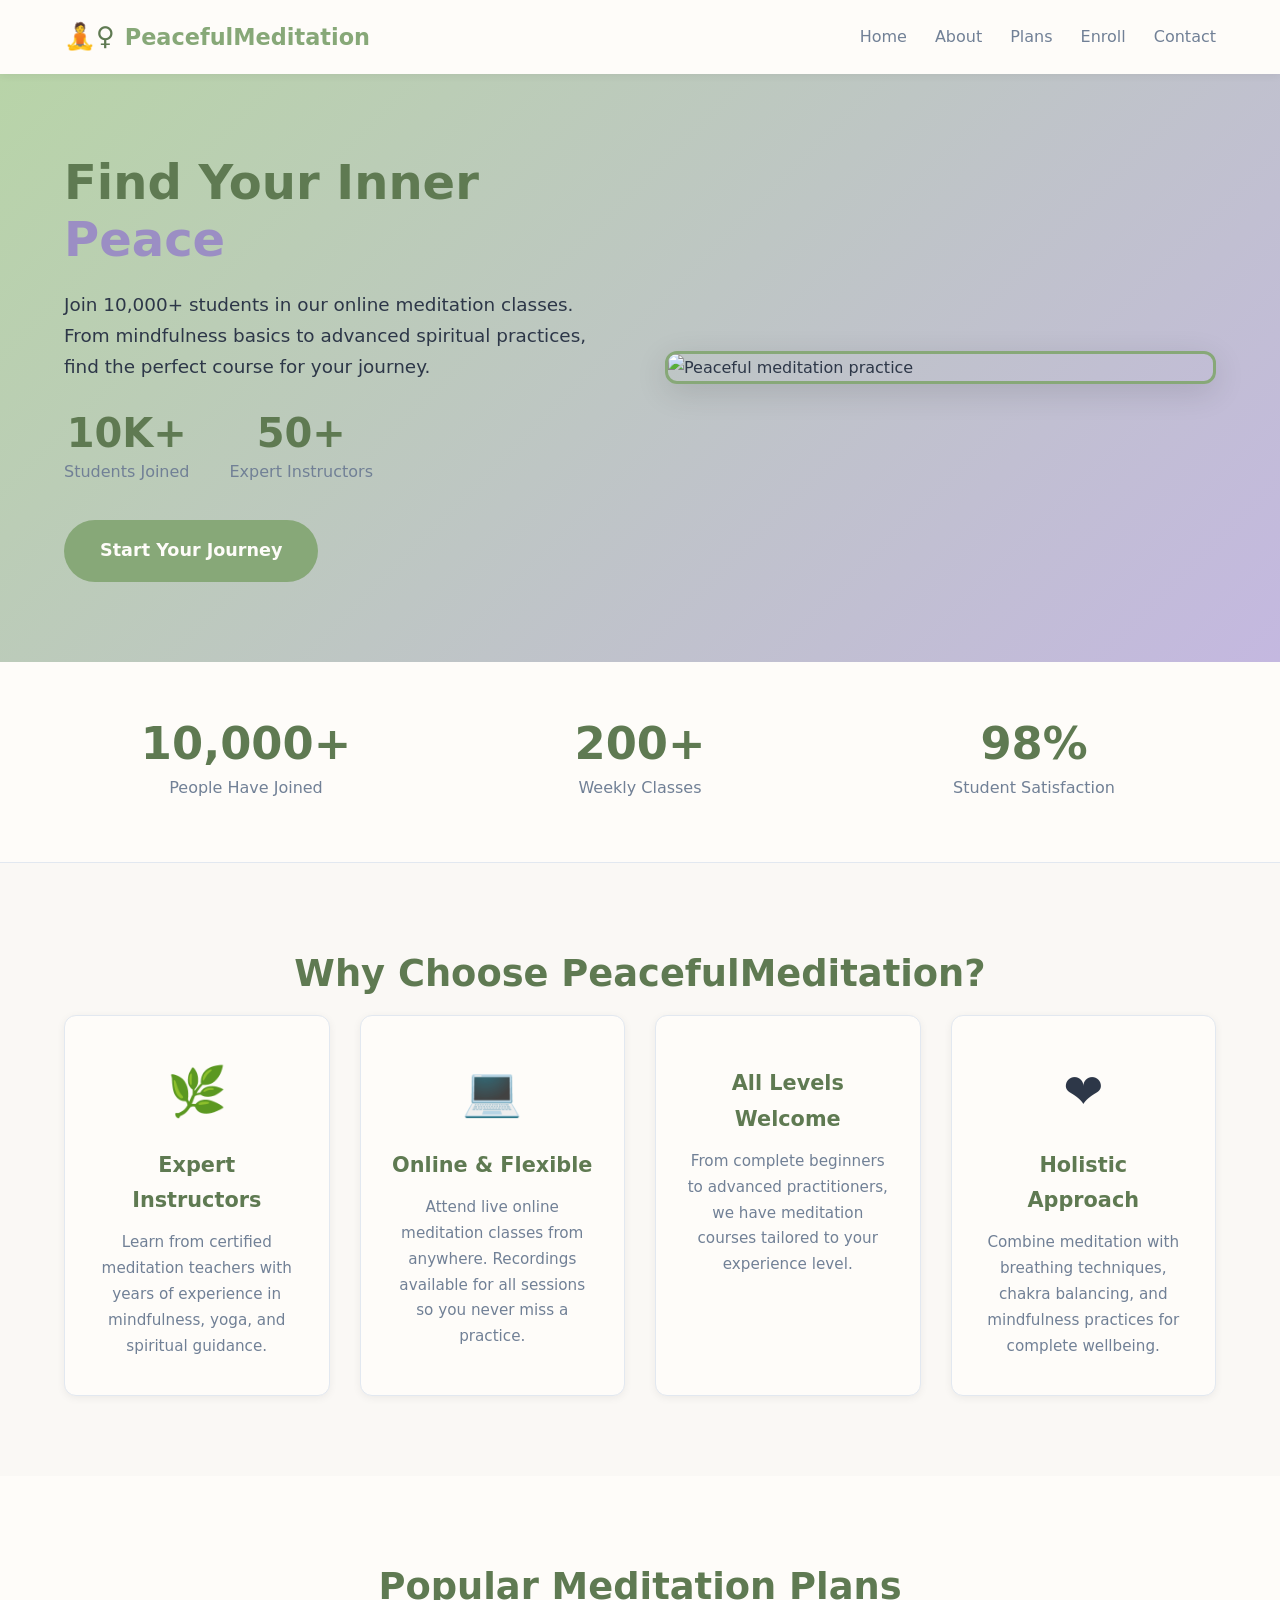
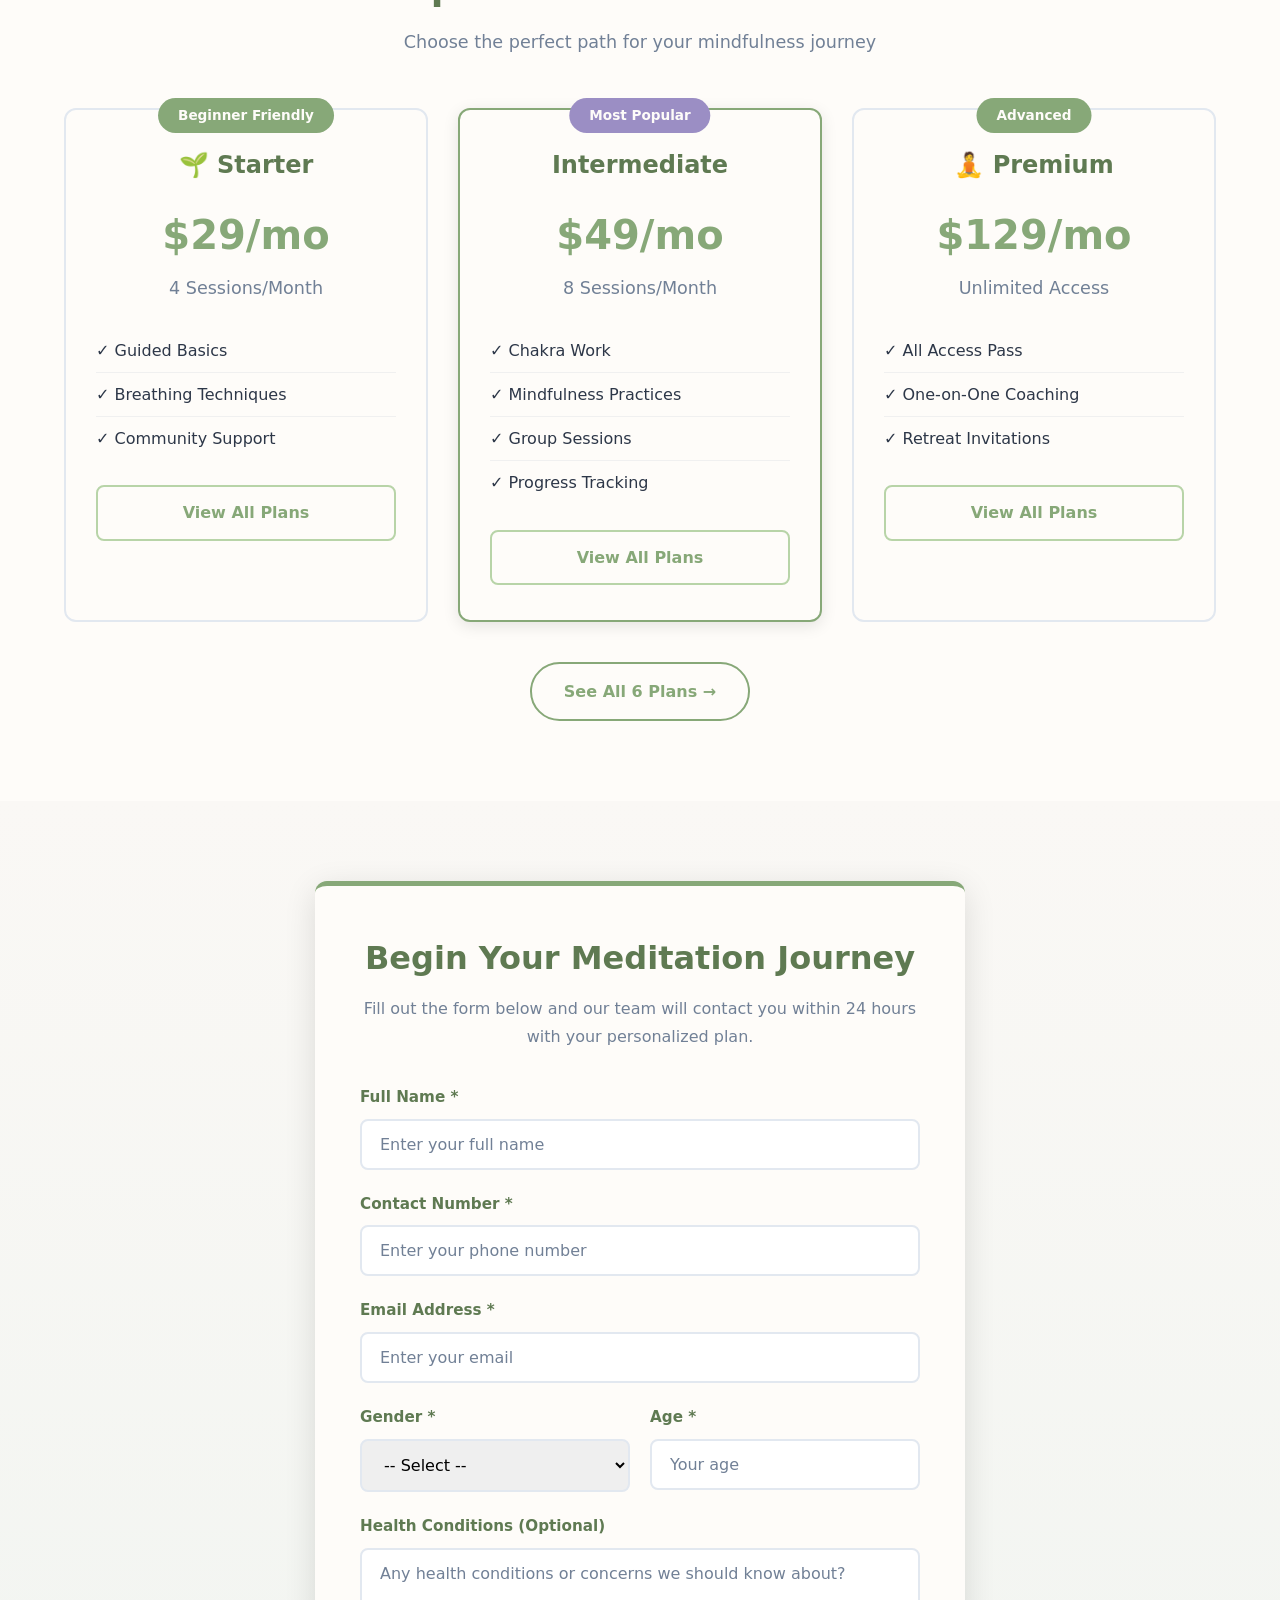
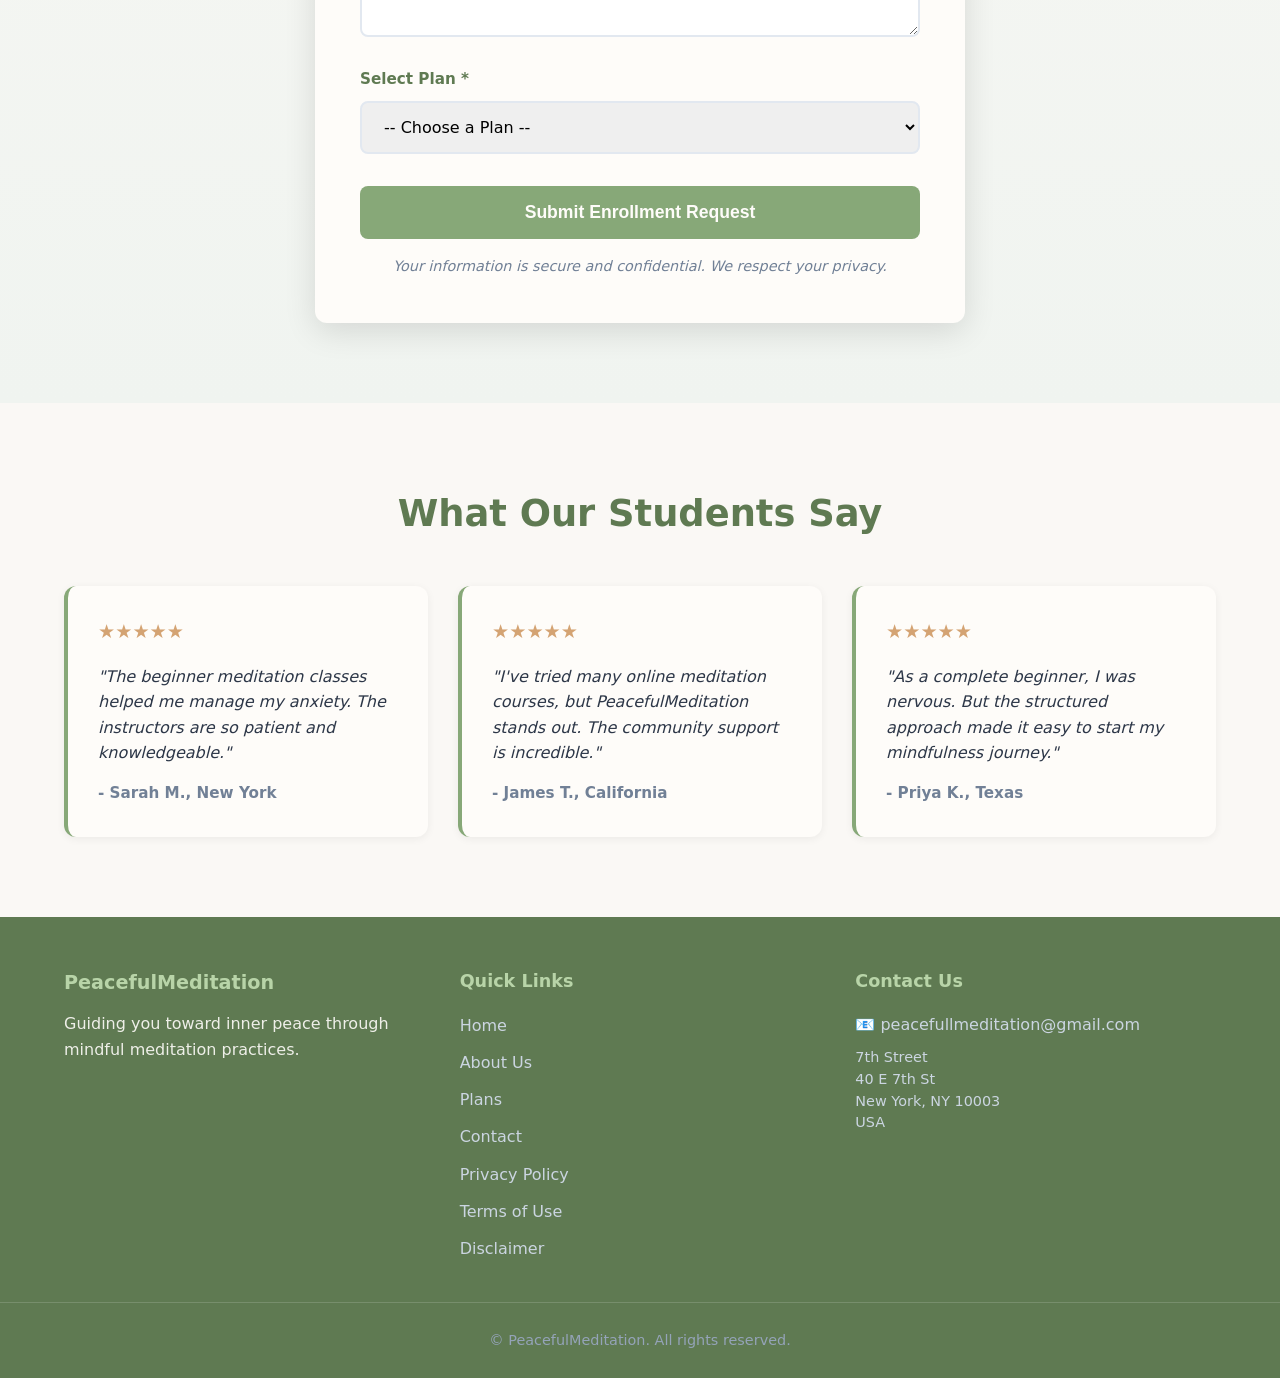
==== index.html @ 9334822b "index.html" ====
<!DOCTYPE html>
<html lang="en">
<head>
  <meta charset="UTF-8" />
  <meta name="viewport" content="width=device-width, initial-scale=1.0"/>
  <meta name="description" content="PeacefulMeditation - Online meditation classes for beginners to advanced. Mindfulness courses, guided sessions, and expert instructors. Join 10,000+ students today.">
  <meta name="keywords" content="meditation classes near me, mindfulness meditation course, online meditation classes, meditation for beginners, meditation teacher training">
  <title>PeacefulMeditation | Online Meditation Classes & Mindfulness Courses</title>
  <link rel="stylesheet" href="style.css" />
  <!-- Google tag (gtag.js) -->
<script async src="https://www.googletagmanager.com/gtag/js?id=AW-18378243171"></script>
<script>
  window.dataLayer = window.dataLayer || [];
  function gtag(){dataLayer.push(arguments);}
  gtag('js', new Date());

  gtag('config', 'AW-18378243171');
</script>
</head>
<body>
  <!-- Navigation -->
  <nav class="navbar">
    <div class="container nav-flex">
      <a href="index.html" class="logo">
        <span class="logo-icon">🧘♀️</span>
        <span class="logo-text">PeacefulMeditation</span>
      </a>
      <ul class="nav-links">
        <li><a href="index.html">Home</a></li>
        <li><a href="about.html">About</a></li>
        <li><a href="plans.html">Plans</a></li>
        <li><a href="#enroll">Enroll</a></li>
        <li><a href="contact.html">Contact</a></li>
      </ul>
    </div>
  </nav>

  <!-- Hero Section -->
  <header class="hero">
    <div class="container hero-grid">
      <div class="hero-content">
        <h1>Find Your Inner <span class="highlight">Peace</span></h1>
        <p>Join 10,000+ students in our online meditation classes. From mindfulness basics to advanced spiritual practices, find the perfect course for your journey.</p>
        <div class="hero-stats">
          <div class="stat-item">
            <div class="stat-value">10K+</div>
            <div class="stat-label">Students Joined</div>
          </div>
          <div class="stat-item">
            <div class="stat-value">50+</div>
            <div class="stat-label">Expert Instructors</div>
          </div>
        </div>
        <a href="#enroll" class="btn-primary">Start Your Journey</a>
      </div>
      <div class="hero-image">
        <img src="https://images.unsplash.com/photo-1506126613408-eca07ce68773?w=600&h=500&fit=crop" alt="Peaceful meditation practice" />
      </div>
    </div>
  </header>

  <!-- Stats Banner -->
  <section class="stats-banner">
    <div class="container">
      <div class="stats-grid">
        <div class="stat-card">
          <div class="stat-number">10,000+</div>
          <div class="stat-label">People Have Joined</div>
        </div>
        <div class="stat-card">
          <div class="stat-number">200+</div>
          <div class="stat-label">Weekly Classes</div>
        </div>
        <div class="stat-card">
          <div class="stat-number">98%</div>
          <div class="stat-label">Student Satisfaction</div>
        </div>
      </div>
    </div>
  </section>

  <!-- Features Section -->
  <section class="features-section">
    <div class="container">
      <h2 class="section-title">Why Choose PeacefulMeditation?</h2>
      <div class="features-grid">
        <div class="feature-card">
          <div class="feature-icon">🌿</div>
          <h3>Expert Instructors</h3>
          <p>Learn from certified meditation teachers with years of experience in mindfulness, yoga, and spiritual guidance.</p>
        </div>
        <div class="feature-card">
          <div class="feature-icon">💻</div>
          <h3>Online & Flexible</h3>
          <p>Attend live online meditation classes from anywhere. Recordings available for all sessions so you never miss a practice.</p>
        </div>
        <div class="feature-card">
          <div class="feature-icon"></div>
          <h3>All Levels Welcome</h3>
          <p>From complete beginners to advanced practitioners, we have meditation courses tailored to your experience level.</p>
        </div>
        <div class="feature-card">
          <div class="feature-icon">❤️</div>
          <h3>Holistic Approach</h3>
          <p>Combine meditation with breathing techniques, chakra balancing, and mindfulness practices for complete wellbeing.</p>
        </div>
      </div>
    </div>
  </section>

  <!-- Plans Preview -->
  <section class="plans-preview">
    <div class="container">
      <h2 class="section-title">Popular Meditation Plans</h2>
      <p class="section-subtitle">Choose the perfect path for your mindfulness journey</p>
      
      <div class="plans-grid-preview">
        <div class="plan-card-preview">
          <div class="plan-badge">Beginner Friendly</div>
          <h3>🌱 Starter</h3>
          <div class="plan-price">$29/mo</div>
          <div class="plan-details">4 Sessions/Month</div>
          <ul class="plan-features-preview">
            <li>✓ Guided Basics</li>
            <li>✓ Breathing Techniques</li>
            <li>✓ Community Support</li>
          </ul>
          <a href="plans.html" class="btn-outline">View All Plans</a>
        </div>
        
        <div class="plan-card-preview featured">
          <div class="plan-badge best">Most Popular</div>
          <h3> Intermediate</h3>
          <div class="plan-price">$49/mo</div>
          <div class="plan-details">8 Sessions/Month</div>
          <ul class="plan-features-preview">
            <li>✓ Chakra Work</li>
            <li>✓ Mindfulness Practices</li>
            <li>✓ Group Sessions</li>
            <li>✓ Progress Tracking</li>
          </ul>
          <a href="plans.html" class="btn-outline">View All Plans</a>
        </div>
        
        <div class="plan-card-preview">
          <div class="plan-badge">Advanced</div>
          <h3>🧘 Premium</h3>
          <div class="plan-price">$129/mo</div>
          <div class="plan-details">Unlimited Access</div>
          <ul class="plan-features-preview">
            <li>✓ All Access Pass</li>
            <li>✓ One-on-One Coaching</li>
            <li>✓ Retreat Invitations</li>
          </ul>
          <a href="plans.html" class="btn-outline">View All Plans</a>
        </div>
      </div>
      
      <div class="plans-cta">
        <a href="plans.html" class="btn-secondary">See All 6 Plans →</a>
      </div>
    </div>
  </section>

  <!-- Enrollment Form -->
  <section id="enroll" class="form-section">
    <div class="container">
      <div class="form-card">
        <h2>Begin Your Meditation Journey</h2>
        <p>Fill out the form below and our team will contact you within 24 hours with your personalized plan.</p>
        
        <form id="enrollment-form" class="enrollment-form" action="thankyou.html">
          <div class="form-group">
            <label for="name">Full Name *</label>
            <input type="text" id="name" name="name" placeholder="Enter your full name" required />
          </div>
          
          <div class="form-group">
            <label for="phone">Contact Number *</label>
            <input type="tel" id="phone" name="phone" placeholder="Enter your phone number" required pattern="[0-9+\-\s()]{7,20}" />
          </div>
          
          <div class="form-group">
            <label for="email">Email Address *</label>
            <input type="email" id="email" name="email" placeholder="Enter your email" required />
          </div>
          
          <div class="form-row">
            <div class="form-group half">
              <label for="gender">Gender *</label>
              <select id="gender" name="gender" required>
                <option value="">-- Select --</option>
                <option value="male">Male</option>
                <option value="female">Female</option>
                <option value="non-binary">Non-Binary</option>
                <option value="prefer-not">Prefer not to say</option>
              </select>
            </div>
            
            <div class="form-group half">
              <label for="age">Age *</label>
              <input type="number" id="age" name="age" placeholder="Your age" min="13" max="120" required />
            </div>
          </div>
          
          <div class="form-group">
            <label for="health">Health Conditions (Optional)</label>
            <textarea id="health" name="health" rows="3" placeholder="Any health conditions or concerns we should know about?"></textarea>
          </div>
          
          <div class="form-group">
            <label for="plan">Select Plan *</label>
            <select id="plan" name="plan" required>
              <option value="">-- Choose a Plan --</option>
              <option value="starter-4">Starter - 4 Sessions/Month ($29)</option>
              <option value="intermediate-8">Intermediate - 8 Sessions/Month ($49)</option>
              <option value="advanced-12">Advanced - 12 Sessions/Month ($79)</option>
              <option value="premium-unlimited">Premium - Unlimited Access ($129)</option>
              <option value="family-4">Family Plan - 4 Members ($159)</option>
              <option value="corporate-custom">Corporate Wellness - Custom Quote</option>
            </select>
          </div>
          
          <button type="submit" class="btn-submit">Submit Enrollment Request</button>
          <p class="form-note"> Your information is secure and confidential. We respect your privacy.</p>
        </form>
      </div>
    </div>
  </section>

  <!-- Testimonials -->
  <section class="testimonials-section">
    <div class="container">
      <h2 class="section-title">What Our Students Say</h2>
      <div class="testimonials-grid">
        <div class="testimonial-card">
          <div class="stars">★★★★★</div>
          <p>"The beginner meditation classes helped me manage my anxiety. The instructors are so patient and knowledgeable."</p>
          <div class="testimonial-author">- Sarah M., New York</div>
        </div>
        <div class="testimonial-card">
          <div class="stars">★★★★★</div>
          <p>"I've tried many online meditation courses, but PeacefulMeditation stands out. The community support is incredible."</p>
          <div class="testimonial-author">- James T., California</div>
        </div>
        <div class="testimonial-card">
          <div class="stars">★★★★★</div>
          <p>"As a complete beginner, I was nervous. But the structured approach made it easy to start my mindfulness journey."</p>
          <div class="testimonial-author">- Priya K., Texas</div>
        </div>
      </div>
    </div>
  </section>

  <!-- Footer -->
  <footer>
    <div class="container footer-grid">
      <div class="footer-brand">
        <h4>PeacefulMeditation</h4>
        <p>Guiding you toward inner peace through mindful meditation practices.</p>
      </div>
      <div class="footer-links">
        <h4>Quick Links</h4>
        <a href="index.html">Home</a>
        <a href="about.html">About Us</a>
        <a href="plans.html">Plans</a>
        <a href="contact.html">Contact</a>
        <a href="privacy.html">Privacy Policy</a>
        <a href="terms.html">Terms of Use</a>
        <a href="disclaimer.html">Disclaimer</a>
      </div>
      <div class="footer-contact">
        <h4>Contact Us</h4>
        <p>📧 peacefullmeditation@gmail.com</p>
        <p style="margin-top: 10px; font-size: 0.9rem; line-height: 1.5;">
          7th Street<br/>
          40 E 7th St<br/>
          New York, NY 10003<br/>
          USA
        </p>
      </div>
    </div>
    <div class="footer-bottom">
      <p>&copy; <span id="year"></span> PeacefulMeditation. All rights reserved.</p>
    </div>
  </footer>

  <script src="script.js"></script>
</body>
</html>
---- style.css ----
/* ===== BASE RESET & VARIABLES ===== */
* { margin: 0; padding: 0; box-sizing: border-box; }

:root {
  --sage-green: #87a878;
  --sage-dark: #5f7a52;
  --sage-light: #b8d4a8;
  --lavender: #9b8ec4;
  --lavender-light: #c4b8e0;
  --cream: #faf8f5;
  --warm-white: #fefcf9;
  --text-dark: #2d3748;
  --text-gray: #718096;
  --accent-gold: #d4a373;
  --shadow-sm: 0 2px 8px rgba(0,0,0,0.06);
  --shadow-md: 0 4px 16px rgba(0,0,0,0.1);
  --shadow-lg: 0 8px 32px rgba(0,0,0,0.12);
  --radius: 12px;
  --transition: all 0.3s ease;
}

body {
  font-family: 'Lato', 'Segoe UI', system-ui, sans-serif;
  line-height: 1.7;
  color: var(--text-dark);
  background: var(--cream);
}

.container {
  max-width: 1200px;
  margin: 0 auto;
  padding: 0 24px;
}

img { max-width: 100%; border-radius: var(--radius); display: block; }
a { text-decoration: none; color: inherit; transition: var(--transition); }

/* ===== NAVIGATION ===== */
.navbar {
  background: var(--warm-white);
  box-shadow: var(--shadow-sm);
  position: sticky;
  top: 0;
  z-index: 100;
  padding: 15px 0;
}

.nav-flex {
  display: flex;
  justify-content: space-between;
  align-items: center;
}

.logo {
  display: flex;
  align-items: center;
  gap: 10px;
  font-weight: 700;
  font-size: 1.4rem;
  color: var(--sage-dark);
}

.logo-icon { font-size: 1.6rem; }
.logo-text { color: var(--sage-green); }

.nav-links {
  display: flex;
  list-style: none;
  gap: 28px;
}

.nav-links a {
  font-weight: 500;
  color: var(--text-gray);
  position: relative;
  padding: 5px 0;
}

.nav-links a:hover { color: var(--sage-green); }

.nav-links a::after {
  content: '';
  position: absolute;
  bottom: 0;
  left: 0;
  width: 0;
  height: 2px;
  background: var(--lavender);
  transition: var(--transition);
}

.nav-links a:hover::after { width: 100%; }

/* ===== HERO SECTION ===== */
.hero {
  background: linear-gradient(135deg, var(--sage-light) 0%, var(--lavender-light) 100%);
  padding: 80px 0;
}

.hero-grid {
  display: grid;
  grid-template-columns: 1fr 1fr;
  gap: 50px;
  align-items: center;
}

.hero-content h1 {
  font-size: 3rem;
  line-height: 1.2;
  margin-bottom: 20px;
  color: var(--sage-dark);
  font-weight: 700;
}

.hero-content .highlight {
  color: var(--lavender);
}

.hero-content p {
  font-size: 1.15rem;
  margin-bottom: 30px;
  color: var(--text-dark);
}

.hero-stats {
  display: flex;
  gap: 40px;
  margin-bottom: 35px;
}

.stat-item {
  text-align: center;
}

.stat-value {
  font-size: 2.5rem;
  font-weight: 700;
  color: var(--sage-dark);
  line-height: 1;
}

.stat-label {
  font-size: 0.95rem;
  color: var(--text-gray);
  margin-top: 5px;
}

.hero-image img {
  width: 100%;
  height: auto;
  border-radius: var(--radius);
  box-shadow: var(--shadow-lg);
  border: 3px solid var(--sage-green);
}

/* ===== BUTTONS ===== */
.btn-primary {
  display: inline-block;
  padding: 16px 36px;
  background: var(--sage-green);
  color: var(--warm-white);
  border-radius: 50px;
  font-weight: 600;
  font-size: 1.1rem;
  border: none;
  cursor: pointer;
  transition: var(--transition);
}

.btn-primary:hover {
  background: var(--sage-dark);
  transform: translateY(-2px);
  box-shadow: var(--shadow-md);
}

.btn-secondary {
  display: inline-block;
  padding: 14px 32px;
  background: transparent;
  color: var(--sage-green);
  border: 2px solid var(--sage-green);
  border-radius: 50px;
  font-weight: 600;
  cursor: pointer;
  transition: var(--transition);
}

.btn-secondary:hover {
  background: var(--sage-green);
  color: var(--warm-white);
}

.btn-outline {
  display: inline-block;
  padding: 12px 28px;
  background: transparent;
  color: var(--sage-green);
  border: 2px solid var(--sage-light);
  border-radius: 8px;
  font-weight: 600;
  cursor: pointer;
  transition: var(--transition);
  width: 100%;
  text-align: center;
}

.btn-outline:hover {
  background: var(--sage-green);
  color: var(--warm-white);
  border-color: var(--sage-green);
}

.btn-outline-small {
  display: inline-block;
  padding: 10px 24px;
  background: transparent;
  color: var(--sage-green);
  border: 2px solid var(--sage-light);
  border-radius: 8px;
  font-weight: 600;
  cursor: pointer;
  transition: var(--transition);
}

.btn-outline-small:hover {
  background: var(--sage-green);
  color: var(--warm-white);
}

.btn-buy {
  display: block;
  padding: 14px;
  background: var(--sage-green);
  color: var(--warm-white);
  border-radius: 8px;
  font-weight: 600;
  text-align: center;
  margin-top: 20px;
  transition: var(--transition);
}

.btn-buy:hover {
  background: var(--sage-dark);
  transform: translateY(-2px);
  box-shadow: var(--shadow-md);
}

.btn-primary-large {
  display: inline-block;
  padding: 18px 40px;
  background: var(--sage-green);
  color: var(--warm-white);
  border-radius: 50px;
  font-weight: 600;
  font-size: 1.2rem;
  border: none;
  cursor: pointer;
  transition: var(--transition);
}

.btn-primary-large:hover {
  background: var(--sage-dark);
  transform: translateY(-3px);
  box-shadow: var(--shadow-lg);
}

/* ===== STATS BANNER ===== */
.stats-banner {
  background: var(--warm-white);
  padding: 40px 0;
  border-bottom: 1px solid #e2e8f0;
}

.stats-grid {
  display: grid;
  grid-template-columns: repeat(3, 1fr);
  gap: 30px;
  text-align: center;
}

.stat-card {
  padding: 20px;
}

.stat-number {
  font-size: 2.8rem;
  font-weight: 700;
  color: var(--sage-dark);
  margin-bottom: 8px;
  line-height: 1;
}

.stat-label {
  color: var(--text-gray);
  font-weight: 500;
  font-size: 1rem;
}

/* ===== FEATURES SECTION ===== */
.features-section {
  padding: 80px 0;
  background: var(--cream);
}

.section-title {
  text-align: center;
  font-size: 2.3rem;
  color: var(--sage-dark);
  margin-bottom: 10px;
  font-weight: 700;
}

.section-subtitle {
  text-align: center;
  color: var(--text-gray);
  margin-bottom: 50px;
  font-size: 1.1rem;
}

.features-grid {
  display: grid;
  grid-template-columns: repeat(auto-fit, minmax(250px, 1fr));
  gap: 30px;
}

.feature-card {
  background: var(--warm-white);
  padding: 35px 30px;
  border-radius: var(--radius);
  text-align: center;
  box-shadow: var(--shadow-sm);
  transition: var(--transition);
  border: 1px solid #e2e8f0;
}

.feature-card:hover {
  transform: translateY(-5px);
  box-shadow: var(--shadow-md);
  border-color: var(--sage-light);
}

.feature-icon {
  font-size: 3rem;
  margin-bottom: 15px;
}

.feature-card h3 {
  color: var(--sage-dark);
  margin-bottom: 12px;
  font-size: 1.3rem;
}

.feature-card p {
  color: var(--text-gray);
  font-size: 0.95rem;
}

/* ===== PLANS PREVIEW ===== */
.plans-preview {
  padding: 80px 0;
  background: var(--warm-white);
}

.plans-grid-preview {
  display: grid;
  grid-template-columns: repeat(3, 1fr);
  gap: 30px;
  margin-bottom: 40px;
}

.plan-card-preview {
  background: var(--warm-white);
  border: 2px solid #e2e8f0;
  border-radius: var(--radius);
  padding: 35px 30px;
  text-align: center;
  position: relative;
  transition: var(--transition);
}

.plan-card-preview:hover {
  transform: translateY(-5px);
  box-shadow: var(--shadow-lg);
  border-color: var(--sage-light);
}

.plan-card-preview.featured {
  border-color: var(--sage-green);
  box-shadow: var(--shadow-md);
}

.plan-badge {
  position: absolute;
  top: -12px;
  left: 50%;
  transform: translateX(-50%);
  background: var(--sage-green);
  color: var(--warm-white);
  padding: 6px 20px;
  border-radius: 20px;
  font-size: 0.85rem;
  font-weight: 600;
}

.plan-badge.best {
  background: var(--lavender);
}

.plan-card-preview h3 {
  font-size: 1.5rem;
  color: var(--sage-dark);
  margin-bottom: 15px;
  font-weight: 700;
}

.plan-price {
  font-size: 2.5rem;
  font-weight: 700;
  color: var(--sage-green);
  margin-bottom: 5px;
}

.plan-details {
  font-size: 1.1rem;
  color: var(--text-gray);
  margin-bottom: 25px;
  font-weight: 500;
}

.plan-features-preview {
  list-style: none;
  margin-bottom: 25px;
  text-align: left;
}

.plan-features-preview li {
  padding: 8px 0;
  color: var(--text-dark);
  border-bottom: 1px solid #f0f0f0;
}

.plan-features-preview li:last-child {
  border-bottom: none;
}

.plans-cta {
  text-align: center;
  margin-top: 30px;
}

/* ===== FORM SECTION ===== */
.form-section {
  padding: 80px 0;
  background: linear-gradient(180deg, var(--cream) 0%, #f0f4f0 100%);
}

.form-card {
  background: var(--warm-white);
  border-radius: var(--radius);
  padding: 45px;
  max-width: 650px;
  margin: 0 auto;
  box-shadow: var(--shadow-lg);
  border-top: 5px solid var(--sage-green);
}

.form-card h2 {
  text-align: center;
  color: var(--sage-dark);
  margin-bottom: 10px;
  font-size: 2rem;
  font-weight: 700;
}

.form-card > p {
  text-align: center;
  color: var(--text-gray);
  margin-bottom: 35px;
}

.enrollment-form .form-group {
  margin-bottom: 22px;
}

.enrollment-form label {
  display: block;
  margin-bottom: 8px;
  font-weight: 600;
  color: var(--sage-dark);
  font-size: 0.95rem;
}

.enrollment-form input,
.enrollment-form select,
.enrollment-form textarea {
  width: 100%;
  padding: 14px 18px;
  border: 2px solid #e2e8f0;
  border-radius: 8px;
  font-size: 1rem;
  transition: var(--transition);
  font-family: inherit;
}

.enrollment-form input:focus,
.enrollment-form select:focus,
.enrollment-form textarea:focus {
  outline: none;
  border-color: var(--sage-green);
  box-shadow: 0 0 0 3px rgba(135, 168, 120, 0.15);
}

.enrollment-form input::placeholder,
.enrollment-form textarea::placeholder {
  color: var(--text-gray);
}

.form-row {
  display: grid;
  grid-template-columns: 1fr 1fr;
  gap: 20px;
}

.form-group.half {
  margin-bottom: 22px;
}

.btn-submit {
  width: 100%;
  padding: 16px;
  background: var(--sage-green);
  color: var(--warm-white);
  border: none;
  border-radius: 8px;
  font-size: 1.1rem;
  font-weight: 600;
  cursor: pointer;
  transition: var(--transition);
  margin-top: 10px;
}

.btn-submit:hover {
  background: var(--sage-dark);
  transform: translateY(-2px);
  box-shadow: var(--shadow-md);
}

.form-note {
  text-align: center;
  font-size: 0.9rem;
  color: var(--text-gray);
  margin-top: 15px;
  font-style: italic;
}

/* ===== TESTIMONIALS ===== */
.testimonials-section {
  padding: 80px 0;
  background: var(--cream);
}

.testimonials-grid {
  display: grid;
  grid-template-columns: repeat(auto-fit, minmax(300px, 1fr));
  gap: 30px;
  margin-top: 40px;
}

.testimonial-card {
  background: var(--warm-white);
  padding: 30px;
  border-radius: var(--radius);
  box-shadow: var(--shadow-sm);
  border-left: 4px solid var(--sage-green);
}

.stars {
  color: var(--accent-gold);
  font-size: 1.2rem;
  margin-bottom: 15px;
}

.testimonial-card p {
  color: var(--text-dark);
  font-style: italic;
  margin-bottom: 15px;
  line-height: 1.6;
}

.testimonial-author {
  color: var(--text-gray);
  font-weight: 600;
  font-size: 0.95rem;
}

/* ===== PAGE HEADER ===== */
.page-header {
  background: linear-gradient(135deg, var(--sage-light) 0%, var(--lavender-light) 100%);
  padding: 60px 0;
  text-align: center;
}

.page-header h1 {
  font-size: 2.5rem;
  color: var(--sage-dark);
  margin-bottom: 10px;
  font-weight: 700;
}

.page-header p {
  color: var(--text-dark);
  font-size: 1.1rem;
}

/* ===== STORY SECTION ===== */
.story-section {
  padding: 60px 0;
  background: var(--warm-white);
}

.story-grid {
  display: grid;
  grid-template-columns: 1fr 1fr;
  gap: 50px;
  align-items: center;
}

.story-image img {
  width: 100%;
  height: auto;
  border-radius: var(--radius);
  box-shadow: var(--shadow-md);
}

.story-content h2 {
  color: var(--sage-dark);
  margin-bottom: 20px;
  font-size: 2rem;
}

.story-content p {
  color: var(--text-gray);
  margin-bottom: 15px;
  line-height: 1.8;
}

/* ===== TIMELINE ===== */
.timeline-section {
  padding: 60px 0;
  background: var(--cream);
}

.timeline {
  max-width: 800px;
  margin: 40px auto 0;
  position: relative;
}

.timeline::before {
  content: '';
  position: absolute;
  left: 50%;
  transform: translateX(-50%);
  width: 2px;
  height: 100%;
  background: var(--sage-light);
}

.timeline-item {
  display: flex;
  justify-content: space-between;
  align-items: center;
  margin-bottom: 40px;
  position: relative;
}

.timeline-item:nth-child(even) {
  flex-direction: row-reverse;
}

.timeline-date {
  background: var(--sage-green);
  color: var(--warm-white);
  padding: 8px 20px;
  border-radius: 20px;
  font-weight: 600;
  font-size: 0.9rem;
  width: 120px;
  text-align: center;
}

.timeline-content {
  width: 45%;
  background: var(--warm-white);
  padding: 25px;
  border-radius: var(--radius);
  box-shadow: var(--shadow-sm);
}

.timeline-content h3 {
  color: var(--sage-dark);
  margin-bottom: 10px;
}

.timeline-content p {
  color: var(--text-gray);
  font-size: 0.95rem;
}

/* ===== MISSION SECTION ===== */
.mission-section {
  padding: 60px 0;
  background: var(--warm-white);
}

.mission-grid {
  display: grid;
  grid-template-columns: repeat(auto-fit, minmax(250px, 1fr));
  gap: 30px;
  margin-top: 40px;
}

.mission-card {
  background: var(--cream);
  padding: 35px 30px;
  border-radius: var(--radius);
  text-align: center;
  transition: var(--transition);
}

.mission-card:hover {
  transform: translateY(-5px);
  box-shadow: var(--shadow-md);
}

.mission-icon {
  font-size: 3rem;
  margin-bottom: 15px;
}

.mission-card h3 {
  color: var(--sage-dark);
  margin-bottom: 12px;
  font-size: 1.3rem;
}

.mission-card p {
  color: var(--text-gray);
  font-size: 0.95rem;
}

/* ===== TEAM SECTION ===== */
.team-section {
  padding: 60px 0;
  background: var(--cream);
}

.team-grid {
  display: grid;
  grid-template-columns: repeat(auto-fit, minmax(280px, 1fr));
  gap: 30px;
  margin-top: 40px;
}

.team-card {
  background: var(--warm-white);
  padding: 30px;
  border-radius: var(--radius);
  text-align: center;
  box-shadow: var(--shadow-sm);
  transition: var(--transition);
}

.team-card:hover {
  transform: translateY(-5px);
  box-shadow: var(--shadow-md);
}

.team-card img {
  width: 150px;
  height: 150px;
  border-radius: 50%;
  object-fit: cover;
  margin: 0 auto 20px;
  border: 3px solid var(--sage-light);
}

.team-card h3 {
  color: var(--sage-dark);
  margin-bottom: 5px;
  font-size: 1.3rem;
}

.team-role {
  color: var(--sage-green);
  font-weight: 600;
  margin-bottom: 15px;
  font-size: 0.95rem;
}

.team-card p {
  color: var(--text-gray);
  font-size: 0.95rem;
}

/* ===== CTA SECTION ===== */
.cta-section {
  padding: 60px 0;
  background: linear-gradient(135deg, var(--sage-dark) 0%, var(--lavender) 100%);
}

.cta-card {
  background: rgba(255, 255, 255, 0.95);
  border-radius: var(--radius);
  padding: 50px;
  text-align: center;
  max-width: 700px;
  margin: 0 auto;
  box-shadow: var(--shadow-lg);
}

.cta-card h2 {
  color: var(--sage-dark);
  font-size: 2.2rem;
  margin-bottom: 15px;
}

.cta-card p {
  color: var(--text-gray);
  font-size: 1.1rem;
  margin-bottom: 30px;
}

/* ===== PLANS PAGE ===== */
.plans-section {
  padding: 60px 0;
  background: var(--cream);
}

.plans-grid {
  display: grid;
  grid-template-columns: repeat(auto-fit, minmax(350px, 1fr));
  gap: 30px;
}

.plan-detail-card {
  background: var(--warm-white);
  border-radius: var(--radius);
  padding: 35px;
  box-shadow: var(--shadow-md);
  border: 2px solid #e2e8f0;
  position: relative;
  transition: var(--transition);
}

.plan-detail-card:hover {
  transform: translateY(-5px);
  box-shadow: var(--shadow-lg);
}

.plan-detail-card.featured-plan {
  border-color: var(--sage-green);
  box-shadow: var(--shadow-lg);
}

.plan-badge-large {
  position: absolute;
  top: -15px;
  left: 50%;
  transform: translateX(-50%);
  background: var(--sage-green);
  color: var(--warm-white);
  padding: 8px 25px;
  border-radius: 25px;
  font-size: 0.9rem;
  font-weight: 600;
}

.plan-header {
  text-align: center;
  margin-bottom: 25px;
  padding-bottom: 20px;
  border-bottom: 2px solid #f0f0f0;
}

.plan-header h3 {
  font-size: 1.8rem;
  color: var(--sage-dark);
  margin-bottom: 10px;
}

.plan-price-large {
  font-size: 3rem;
  font-weight: 700;
  color: var(--sage-green);
  margin-bottom: 5px;
}

.plan-price-large span {
  font-size: 1.2rem;
  color: var(--text-gray);
}

.plan-details-large {
  font-size: 1.2rem;
  color: var(--text-gray);
  font-weight: 500;
}

.plan-features-detailed {
  list-style: none;
  margin-bottom: 20px;
}

.plan-features-detailed li {
  padding: 10px 0;
  color: var(--text-dark);
  border-bottom: 1px solid #f0f0f0;
}

.plan-features-detailed li:last-child {
  border-bottom: none;
}

/* ===== FAQ SECTION ===== */
.faq-section {
  padding: 60px 0;
  background: var(--warm-white);
}

.faq-grid {
  display: grid;
  grid-template-columns: repeat(auto-fit, minmax(350px, 1fr));
  gap: 25px;
  margin-top: 40px;
}

.faq-item {
  background: var(--cream);
  padding: 25px;
  border-radius: var(--radius);
  border-left: 4px solid var(--sage-green);
}

.faq-item h4 {
  color: var(--sage-dark);
  margin-bottom: 10px;
  font-size: 1.1rem;
}

.faq-item p {
  color: var(--text-gray);
}

/* ===== CONTACT SECTION ===== */
.contact-section {
  padding: 60px 0;
}

.contact-grid {
  display: grid;
  grid-template-columns: repeat(auto-fit, minmax(280px, 1fr));
  gap: 30px;
}

.contact-card {
  background: var(--warm-white);
  padding: 35px 30px;
  border-radius: var(--radius);
  text-align: center;
  box-shadow: var(--shadow-sm);
  transition: var(--transition);
  border: 2px solid #e2e8f0;
}

.contact-card:hover {
  transform: translateY(-5px);
  box-shadow: var(--shadow-md);
  border-color: var(--sage-light);
}

.contact-icon {
  font-size: 3rem;
  margin-bottom: 15px;
}

.contact-card h3 {
  color: var(--sage-dark);
  margin-bottom: 12px;
  font-size: 1.3rem;
}

.contact-card a {
  color: var(--sage-green);
  font-weight: 600;
}

.contact-card a:hover {
  color: var(--sage-dark);
}

.contact-note {
  font-size: 0.9rem;
  color: var(--text-gray);
  margin-top: 10px;
  font-style: italic;
}

.link-arrow {
  display: inline-block;
  margin-top: 10px;
  color: var(--sage-green);
  font-weight: 600;
}

.link-arrow:hover {
  color: var(--sage-dark);
}

/* ===== THANK YOU PAGE ===== */
.thankyou-section {
  padding: 80px 0;
  background: linear-gradient(180deg, var(--cream) 0%, #f0f4f0 100%);
  min-height: 70vh;
  display: flex;
  align-items: center;
}

.thankyou-card {
  background: var(--warm-white);
  border-radius: var(--radius);
  padding: 50px 40px;
  max-width: 650px;
  margin: 0 auto;
  text-align: center;
  box-shadow: var(--shadow-xl);
  border-top: 5px solid var(--sage-green);
}

.success-icon {
  width: 90px;
  height: 90px;
  background: var(--sage-green);
  color: var(--warm-white);
  border-radius: 50%;
  display: flex;
  align-items: center;
  justify-content: center;
  font-size: 3rem;
  margin: 0 auto 25px;
}

.thankyou-card h1 {
  color: var(--sage-dark);
  margin-bottom: 15px;
  font-size: 2.2rem;
}

.thankyou-message {
  font-size: 1.3rem;
  color: var(--sage-dark);
  margin-bottom: 20px;
  font-weight: 600;
}

.thankyou-submessage {
  color: var(--text-gray);
  margin-bottom: 30px;
  font-size: 1.05rem;
}

.next-steps {
  background: #f0fdf4;
  border-radius: 8px;
  padding: 25px;
  margin-bottom: 30px;
  text-align: left;
  border-left: 4px solid var(--sage-green);
}

.next-steps h3 {
  color: var(--sage-dark);
  margin-bottom: 15px;
  font-size: 1.2rem;
}

.next-steps ul {
  list-style: none;
}

.next-steps li {
  padding: 8px 0;
  color: var(--text-dark);
  padding-left: 25px;
  position: relative;
}

.next-steps li::before {
  content: "✓";
  color: var(--sage-green);
  font-weight: bold;
  position: absolute;
  left: 0;
}

.thankyou-actions {
  display: flex;
  gap: 15px;
  justify-content: center;
  flex-wrap: wrap;
}

/* ===== POLICY PAGES ===== */
.policy-section {
  padding: 50px 0;
  background: var(--warm-white);
}

.policy-content {
  max-width: 800px;
  margin: 0 auto;
}

.policy-content h2 {
  color: var(--sage-dark);
  margin: 35px 0 15px;
  padding-bottom: 10px;
  border-bottom: 2px solid #e2e8f0;
  font-size: 1.4rem;
}

.policy-content h2:first-child {
  margin-top: 0;
}

.policy-content p {
  color: var(--text-gray);
  margin-bottom: 15px;
}

.policy-content ul {
  margin-bottom: 15px;
  color: var(--text-gray);
}

.policy-content a {
  color: var(--sage-green);
  text-decoration: none;
}

.policy-content a:hover {
  color: var(--sage-dark);
  text-decoration: underline;
}

.policy-note {
  margin-top: 40px;
  padding: 20px;
  background: #f0fdf4;
  border-left: 4px solid var(--sage-green);
  border-radius: 4px;
  font-style: italic;
  color: var(--text-gray);
}

/* ===== FOOTER ===== */
footer {
  background: var(--sage-dark);
  color: var(--warm-white);
  padding: 50px 0 25px;
}

.footer-grid {
  display: grid;
  grid-template-columns: repeat(auto-fit, minmax(220px, 1fr));
  gap: 35px;
  margin-bottom: 30px;
}

.footer-brand h4 {
  color: var(--sage-light);
  margin-bottom: 12px;
  font-size: 1.2rem;
}

.footer-brand p {
  opacity: 0.9;
  line-height: 1.6;
}

.footer-links h4,
.footer-contact h4 {
  color: var(--sage-light);
  margin-bottom: 15px;
  font-size: 1.1rem;
}

.footer-links a {
  display: block;
  margin-bottom: 10px;
  color: #cbd5e1;
  transition: var(--transition);
}

.footer-links a:hover {
  color: var(--sage-light);
  transform: translateX(3px);
}

.footer-contact p {
  color: #cbd5e1;
  margin-bottom: 8px;
  line-height: 1.6;
}

.footer-bottom {
  text-align: center;
  padding-top: 25px;
  border-top: 1px solid rgba(255,255,255,0.15);
  font-size: 0.9rem;
  color: #94a3b8;
}

/* ===== RESPONSIVE ===== */
@media (max-width: 900px) {
  .hero-grid,
  .story-grid {
    grid-template-columns: 1fr;
    text-align: center;
  }
  
  .hero-content h1 {
    font-size: 2.3rem;
  }
  
  .hero-stats {
    justify-content: center;
  }
  
  .hero-image {
    order: -1;
  }
  
  .stats-grid {
    grid-template-columns: 1fr;
    gap: 20px;
  }
  
  .plans-grid-preview {
    grid-template-columns: 1fr;
  }
  
  .plans-grid {
    grid-template-columns: 1fr;
  }
  
  .form-row {
    grid-template-columns: 1fr;
  }
  
  .timeline::before {
    left: 20px;
  }
  
  .timeline-item,
  .timeline-item:nth-child(even) {
    flex-direction: column;
    align-items: flex-start;
    padding-left: 50px;
  }
  
  .timeline-date {
    position: absolute;
    left: 0;
    width: auto;
  }
  
  .timeline-content {
    width: 100%;
  }
}

@media (max-width: 600px) {
  .nav-links {
    display: none;
  }
  
  .logo {
    font-size: 1.2rem;
  }
  
  .hero-content h1 {
    font-size: 1.9rem;
  }
  
  .form-card,
  .thankyou-card,
  .plan-detail-card,
  .cta-card {
    padding: 30px 25px;
  }
  
  .footer-grid {
    grid-template-columns: 1fr;
    text-align: center;
  }
  
  .footer-links a {
    display: inline-block;
    margin: 0 10px 10px 0;
  }
}
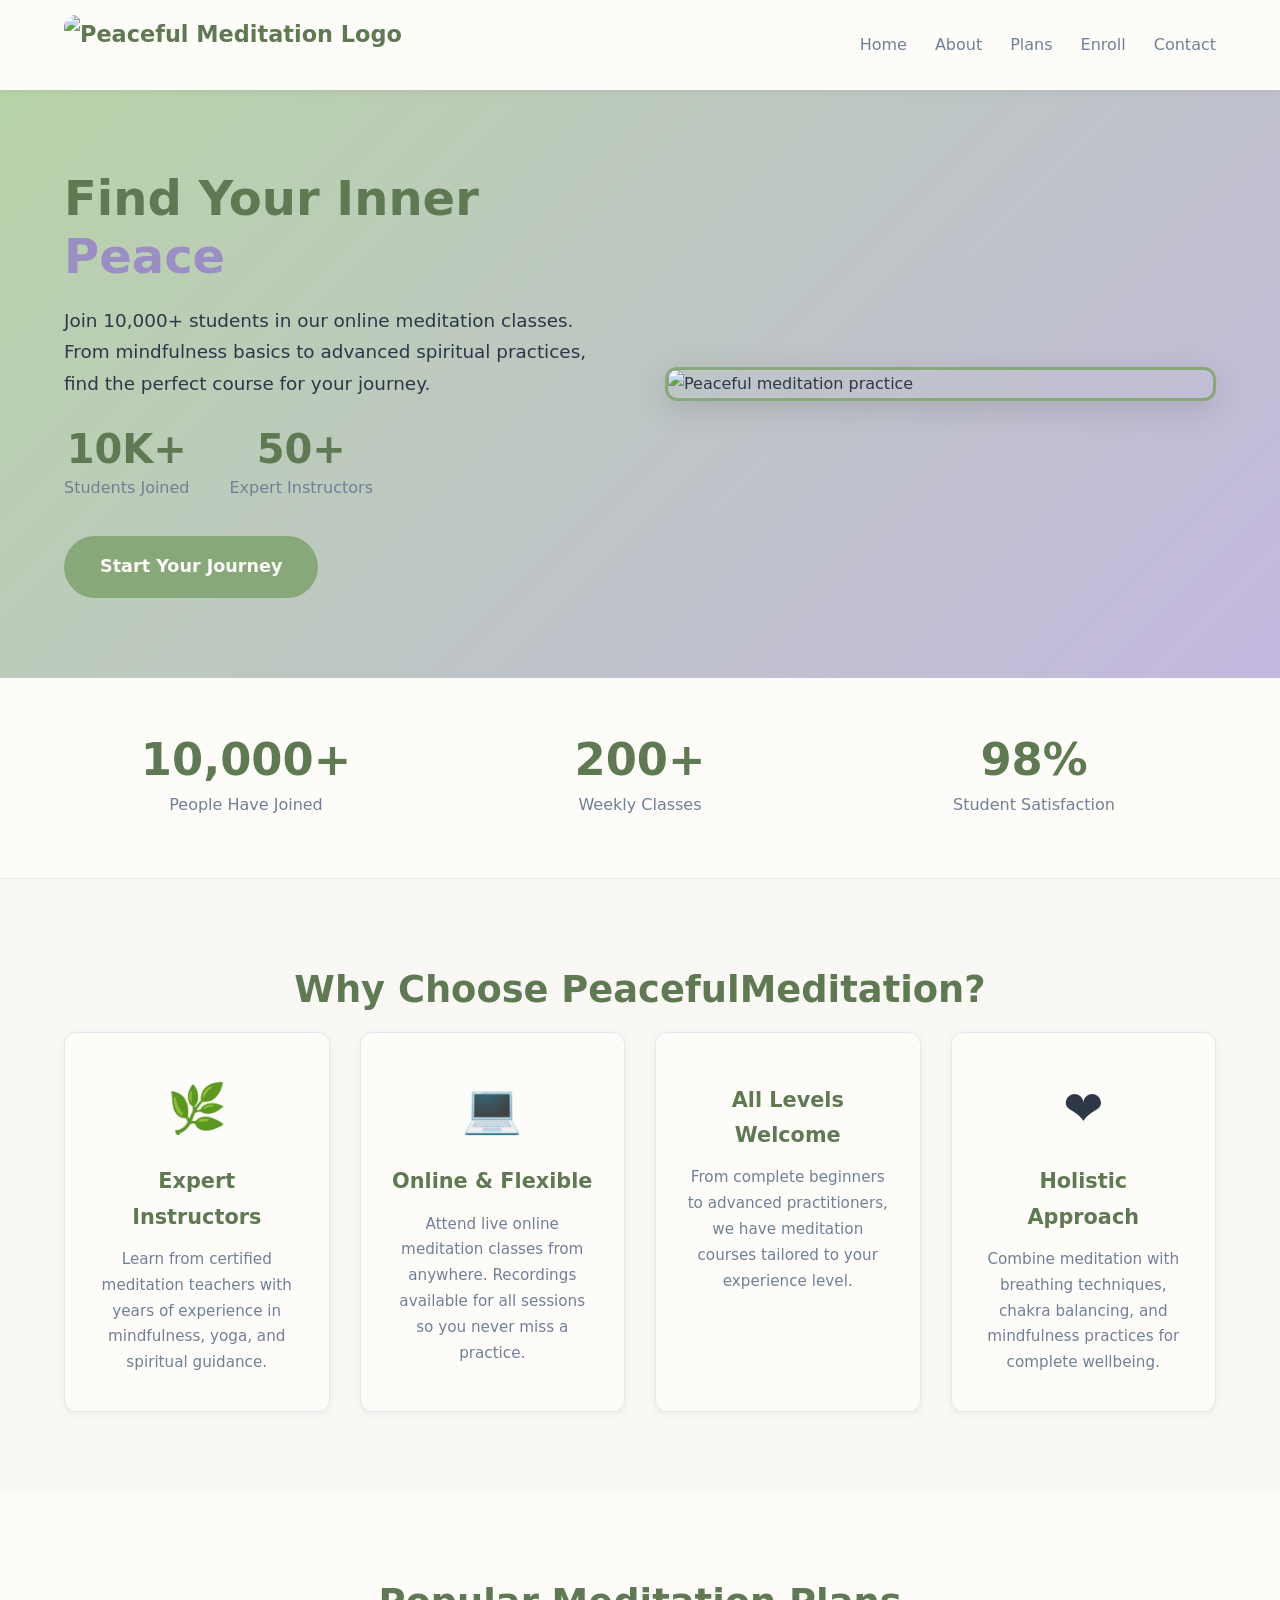
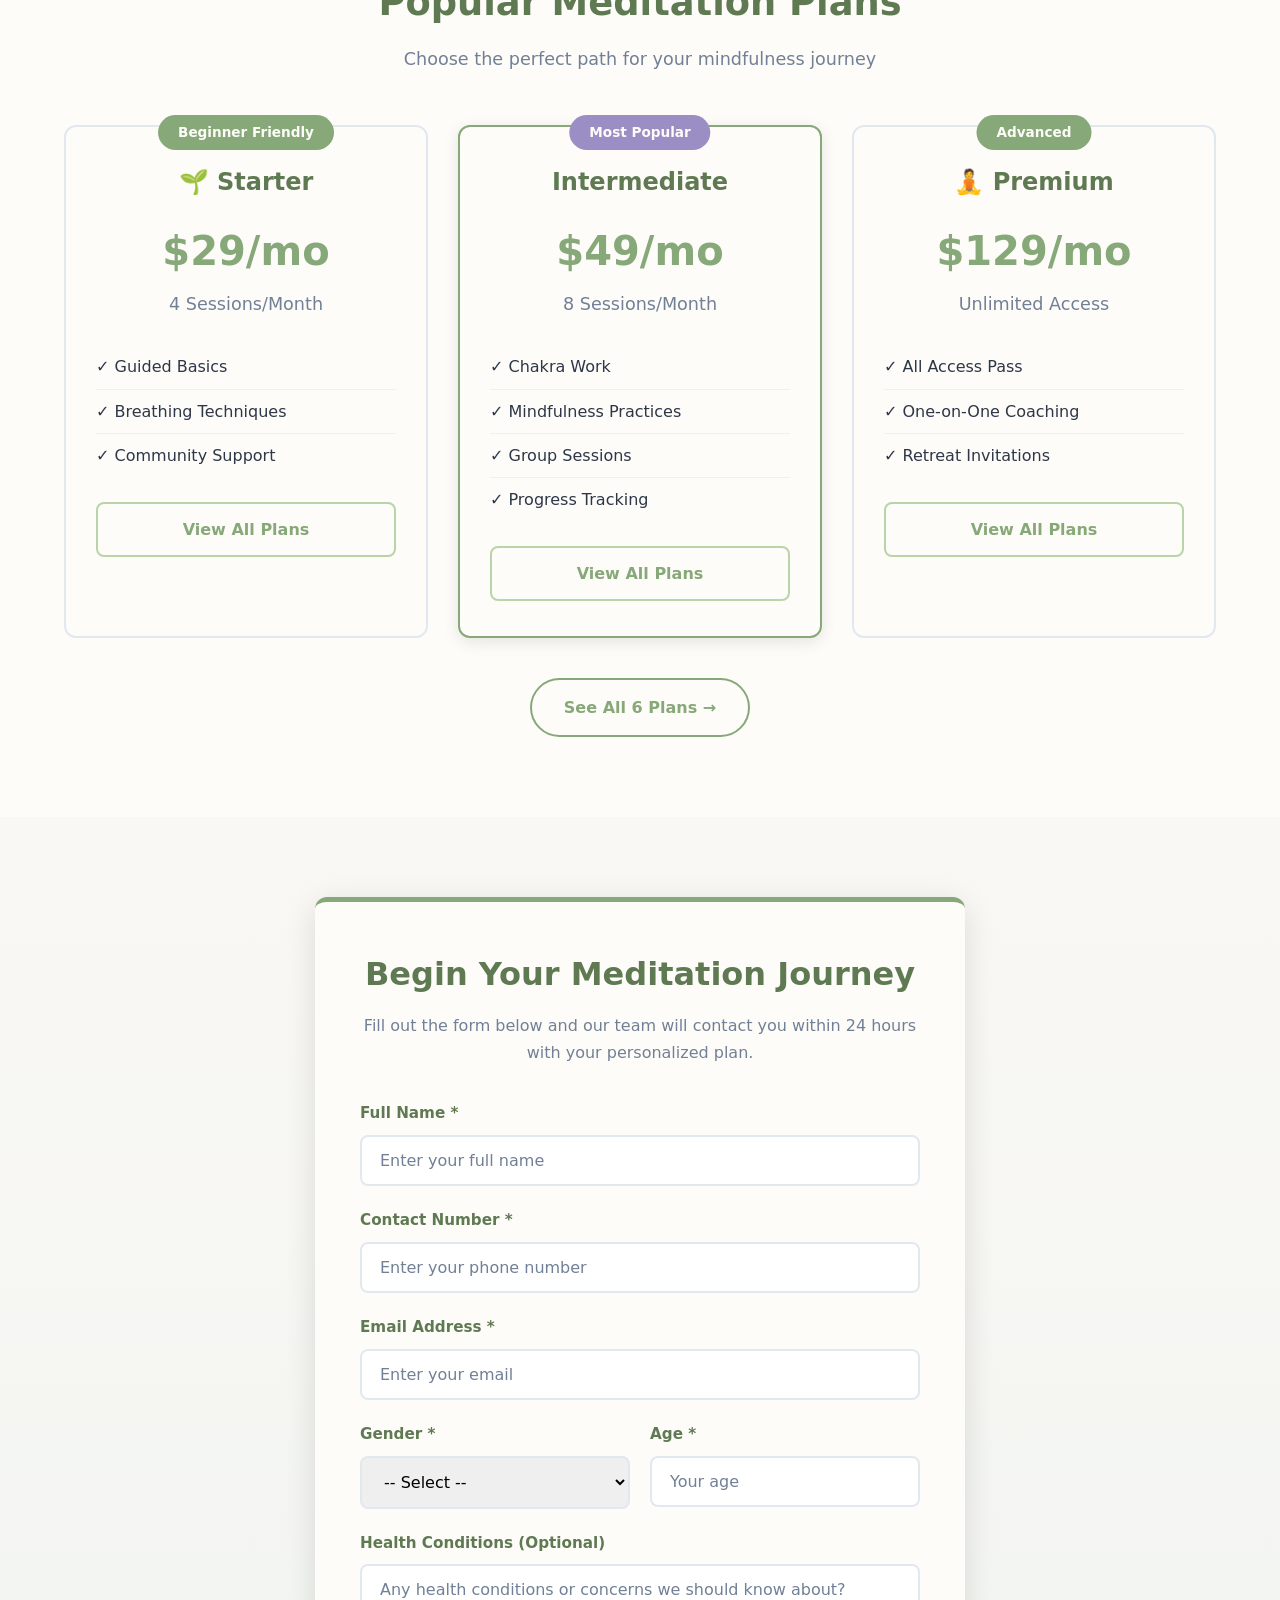
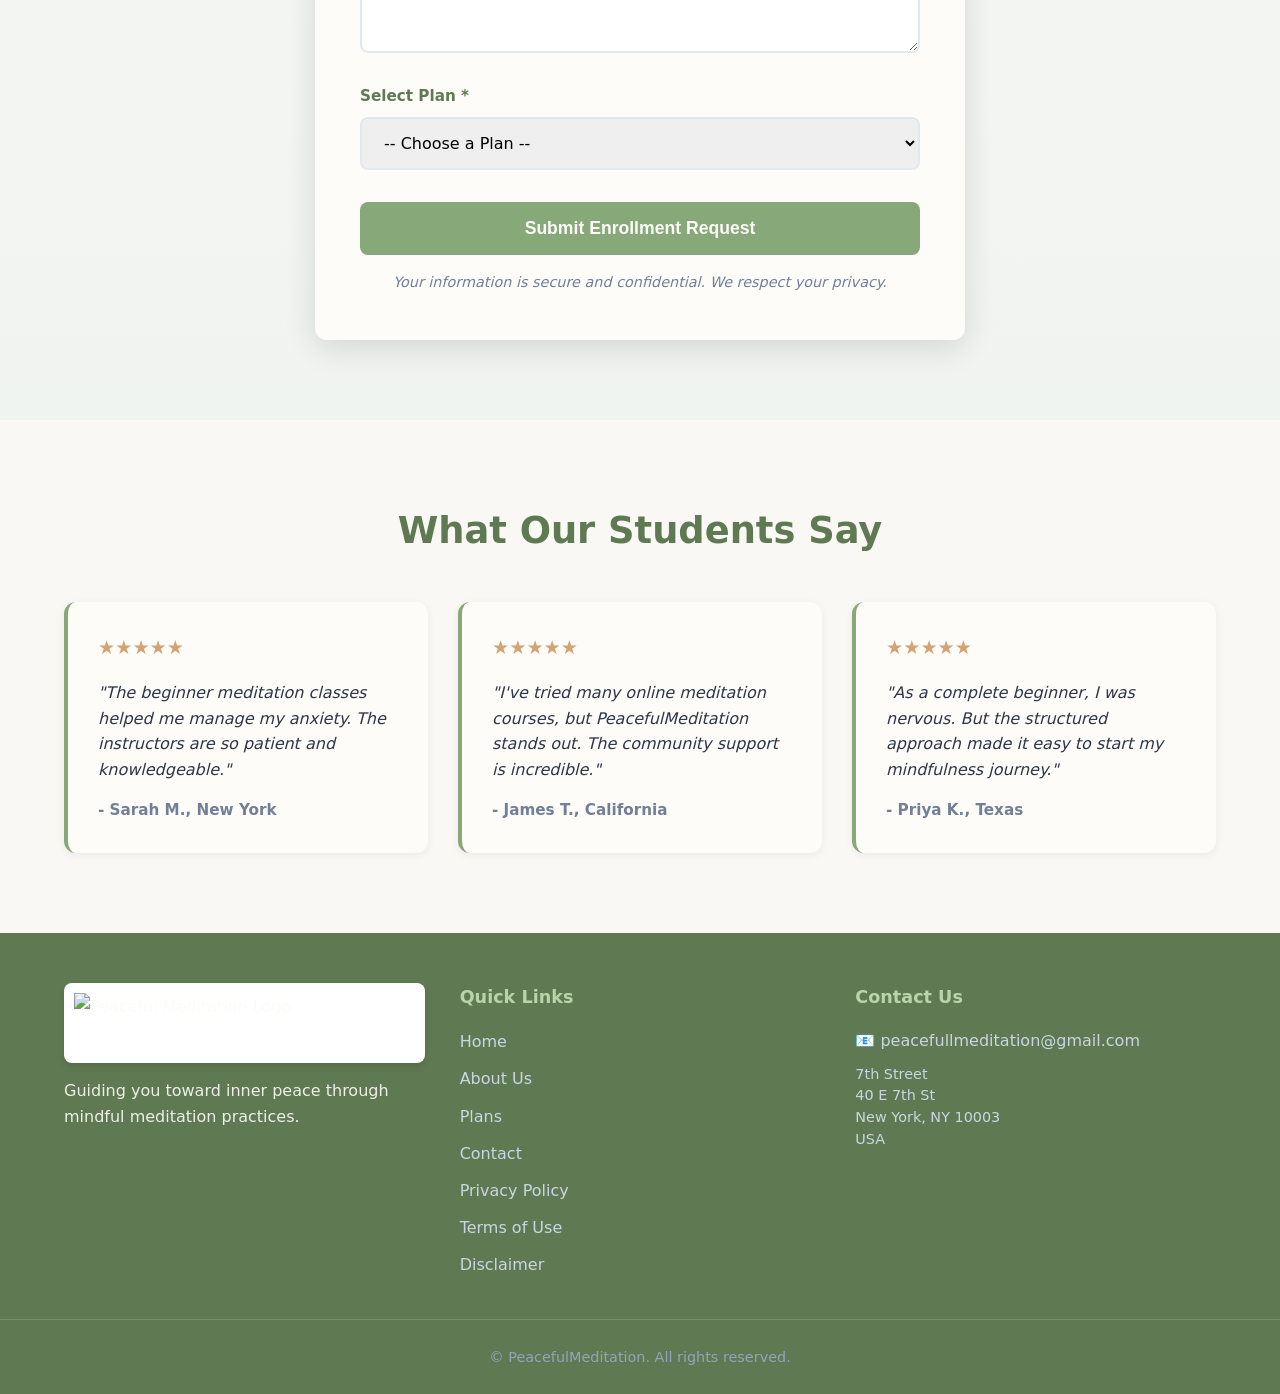
==== commit 6ba1423d: "index.html" ====
--- a/index.html
+++ b/index.html
@@ -21,10 +21,9 @@
   <!-- Navigation -->
   <nav class="navbar">
     <div class="container nav-flex">
-      <a href="index.html" class="logo">
-        <span class="logo-icon">🧘♀️</span>
-        <span class="logo-text">PeacefulMeditation</span>
-      </a>
+         <a href="index.html" class="logo">
+     <img src="https://github.com/venkateshtest19/peacefulmeditation/blob/main/logo%20(2).png?raw=true" alt="Peaceful Meditation Logo" class="nav-logo" />
+   </a>
       <ul class="nav-links">
         <li><a href="index.html">Home</a></li>
         <li><a href="about.html">About</a></li>
@@ -255,10 +254,10 @@
   <!-- Footer -->
   <footer>
     <div class="container footer-grid">
-      <div class="footer-brand">
-        <h4>PeacefulMeditation</h4>
-        <p>Guiding you toward inner peace through mindful meditation practices.</p>
-      </div>
+         <div class="footer-brand">
+     <img src="https://github.com/venkateshtest19/peacefulmeditation/blob/main/logo%20(2).png?raw=true" alt="Peaceful Meditation Logo" class="footer-logo" />
+     <p>Guiding you toward inner peace through mindful meditation practices.</p>
+   </div>
       <div class="footer-links">
         <h4>Quick Links</h4>
         <a href="index.html">Home</a>
--- a/style.css
+++ b/style.css
@@ -1310,3 +1310,26 @@
     margin: 0 10px 10px 0;
   }
 }
+/* ===== LOGO STYLES ===== */
+.nav-logo {
+  height: 60px;
+  width: auto;
+  display: block;
+}
+
+.footer-logo {
+  height: 80px;
+  width: auto;
+  display: block;
+  margin-bottom: 15px;
+  
+  /* NEW CODE FOR WHITE BACKGROUND */
+  background-color: #ffffff; 
+  padding: 10px;           /* Adds space around the logo so it doesn't touch the edges */
+  border-radius: 8px;      /* Makes the corners slightly rounded for a modern look */
+  box-shadow: 0 4px 6px rgba(0,0,0,0.1); /* Adds a subtle shadow for depth */
+}
+
+.logo-icon, .logo-text {
+  display: none;
+}
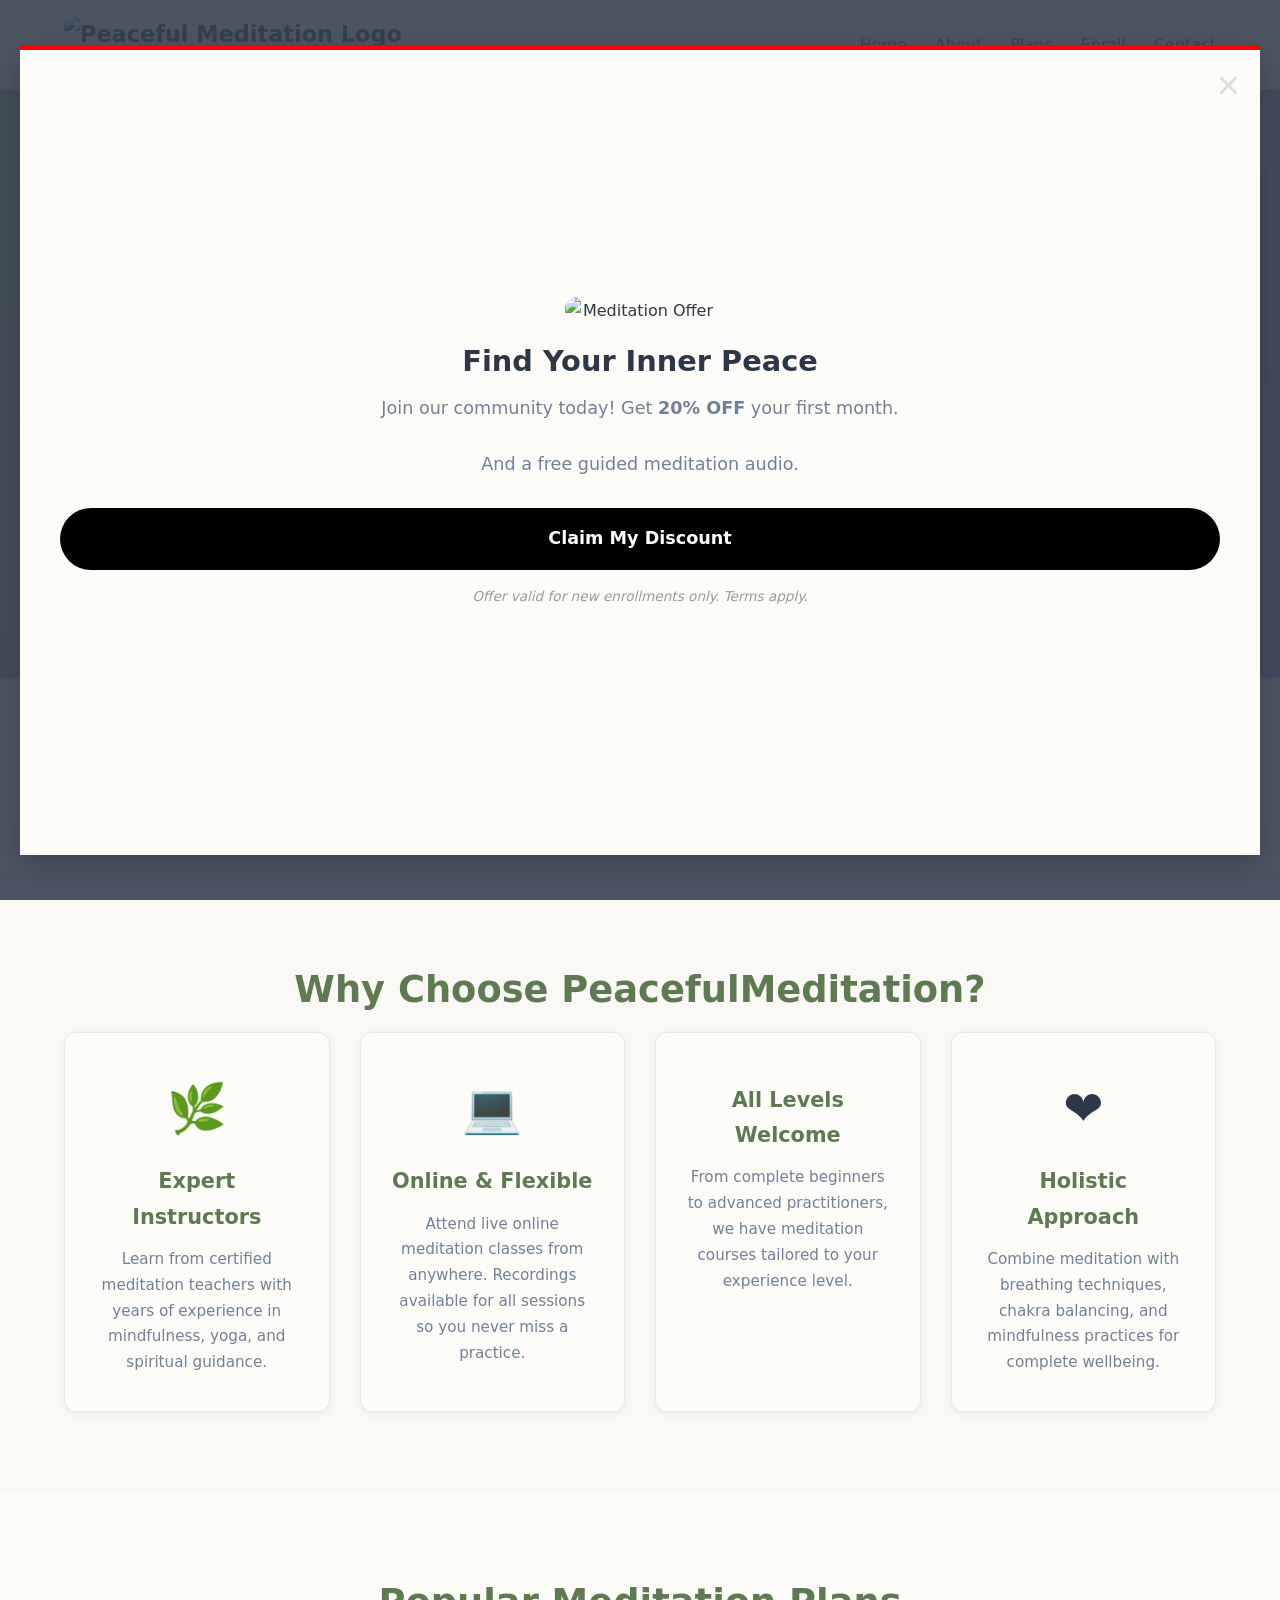
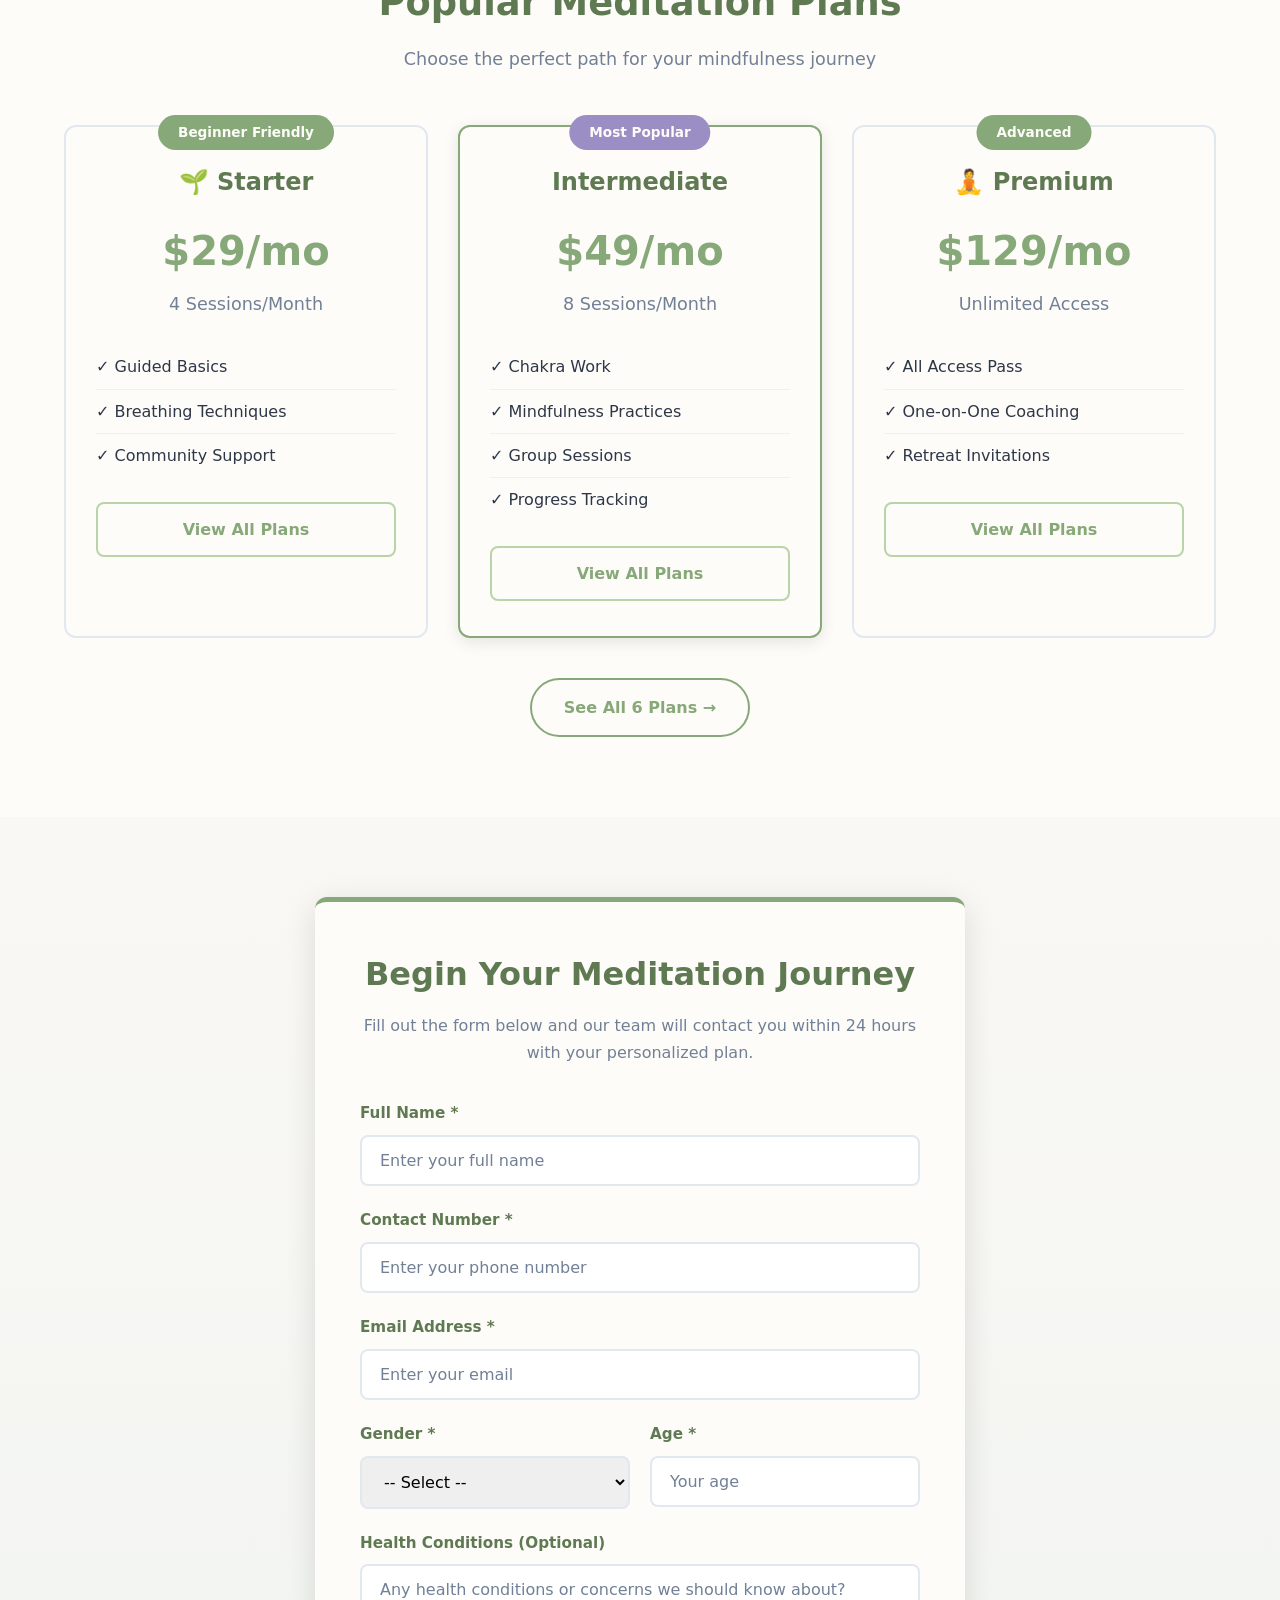
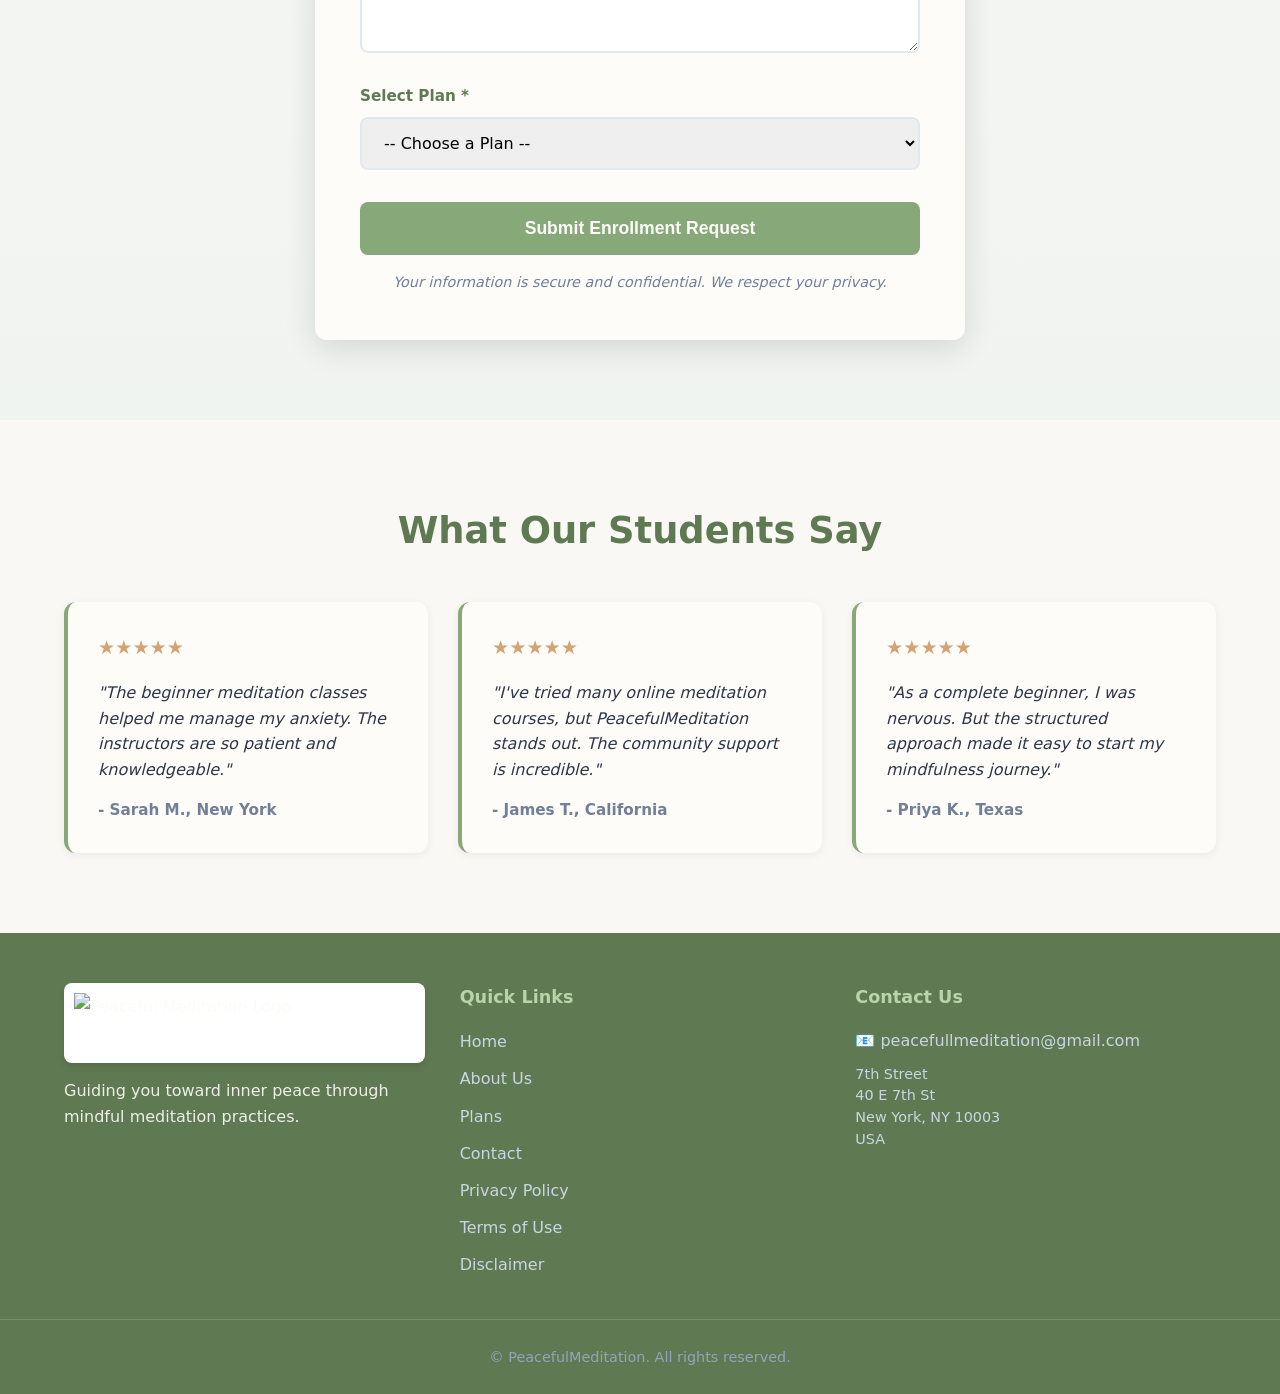
==== commit caf19f2a: "index.html" ====
--- a/index.html
+++ b/index.html
@@ -16,6 +16,23 @@
 
   gtag('config', 'AW-18378243171');
 </script>
+  <!-- Event snippet for Page view conversion page -->
+<script>
+  gtag('event', 'conversion', {
+      'send_to': 'AW-18378243171/WunGCP-rueIcEOP4trtE',
+      'value': 1.0,
+      'currency': 'INR'
+  });
+</script>
+  <!-- MS Clarity Start -->
+  <script type="text/javascript">
+    (function(c,l,a,r,i,t,y){
+        c[a]=c[a]||function(){(c[a].q=c[a].q||[]).push(arguments)};
+        t=l.createElement(r);t.async=1;t.src="https://www.clarity.ms/tag/"+i;
+        y=l.getElementsByTagName(r)[0];y.parentNode.insertBefore(t,y);
+    })(window, document, "clarity", "script", "y6b1065ipl");
+</script>
+  <!-- MS Clarity End -->
 </head>
 <body>
   <!-- Navigation -->
@@ -283,7 +300,11 @@
       <p>&copy; <span id="year"></span> PeacefulMeditation. All rights reserved.</p>
     </div>
   </footer>
-
+<!-- POPUP SYSTEM -->
+  <script src="popup-config.js"></script>
+  <script src="popup-loader.js"></script>
+  
+  <!-- YOUR MAIN SITE SCRIPT -->
   <script src="script.js"></script>
 </body>
 </html>
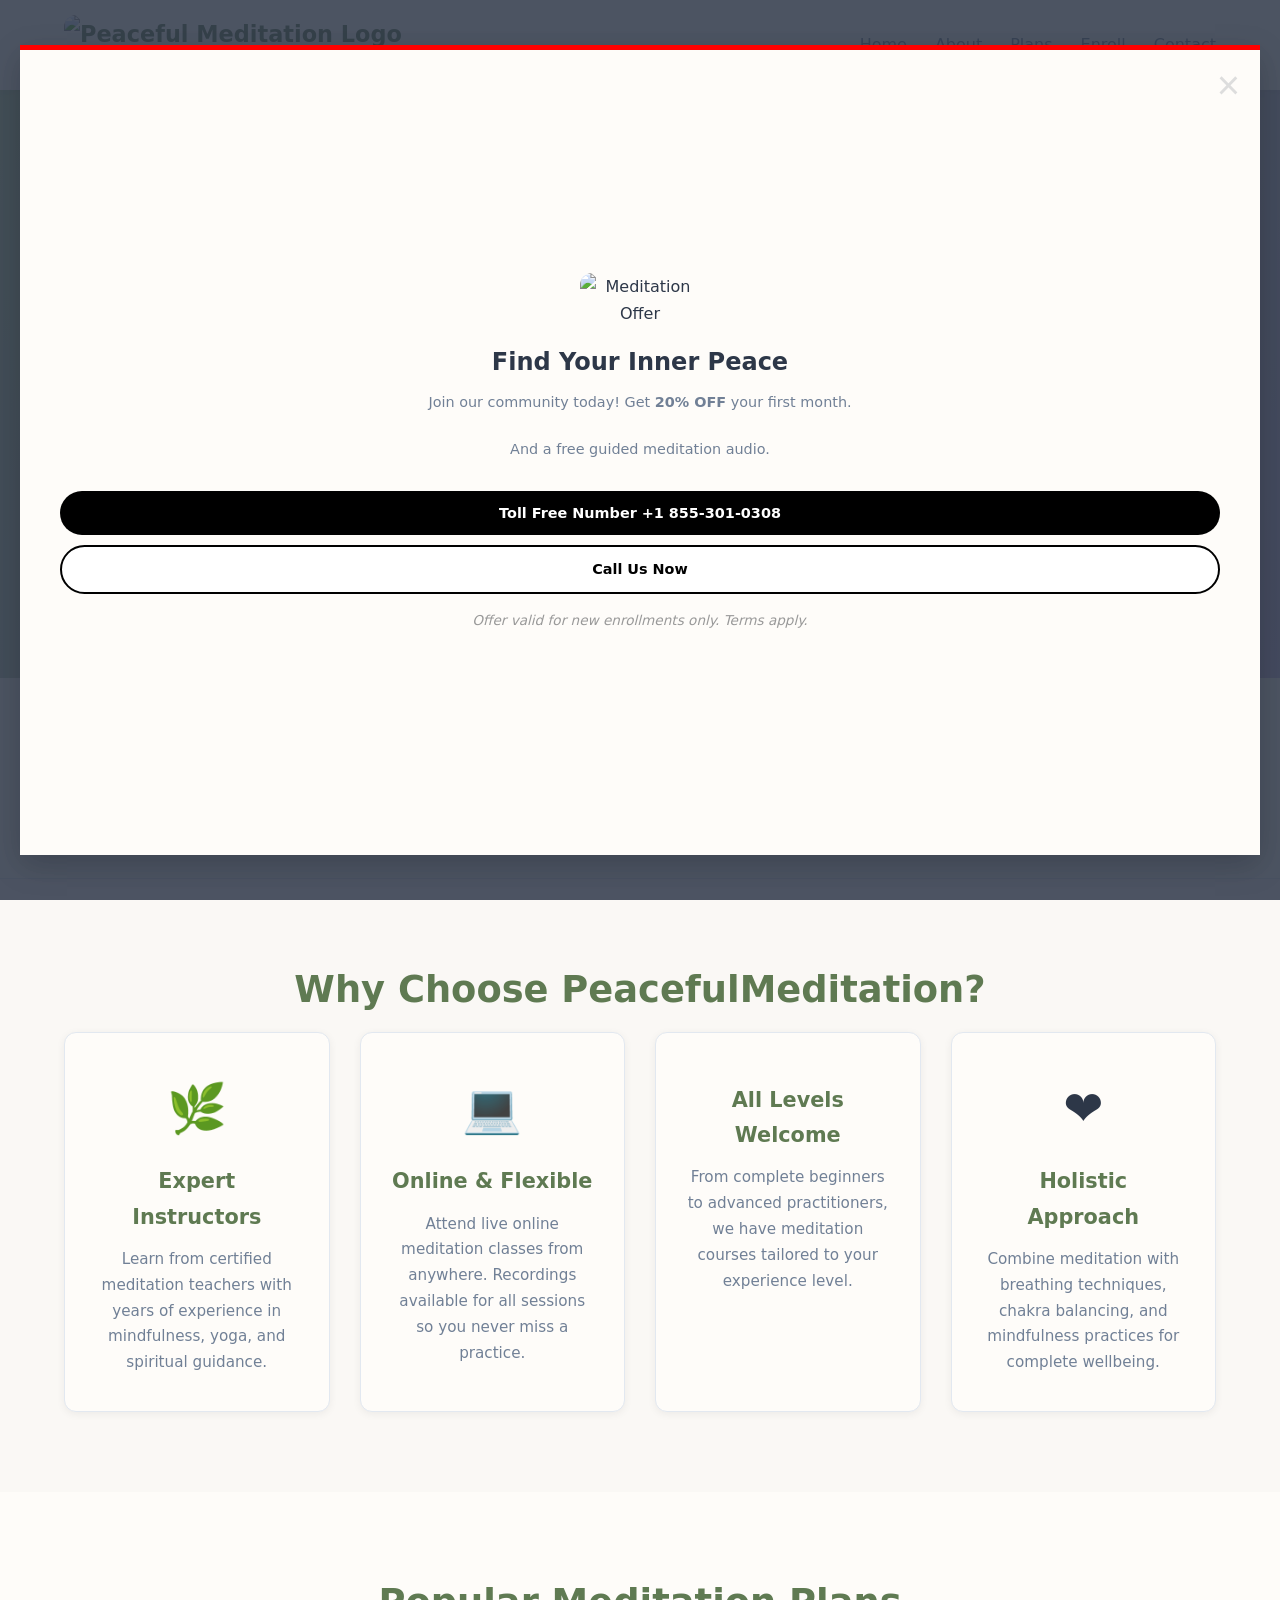
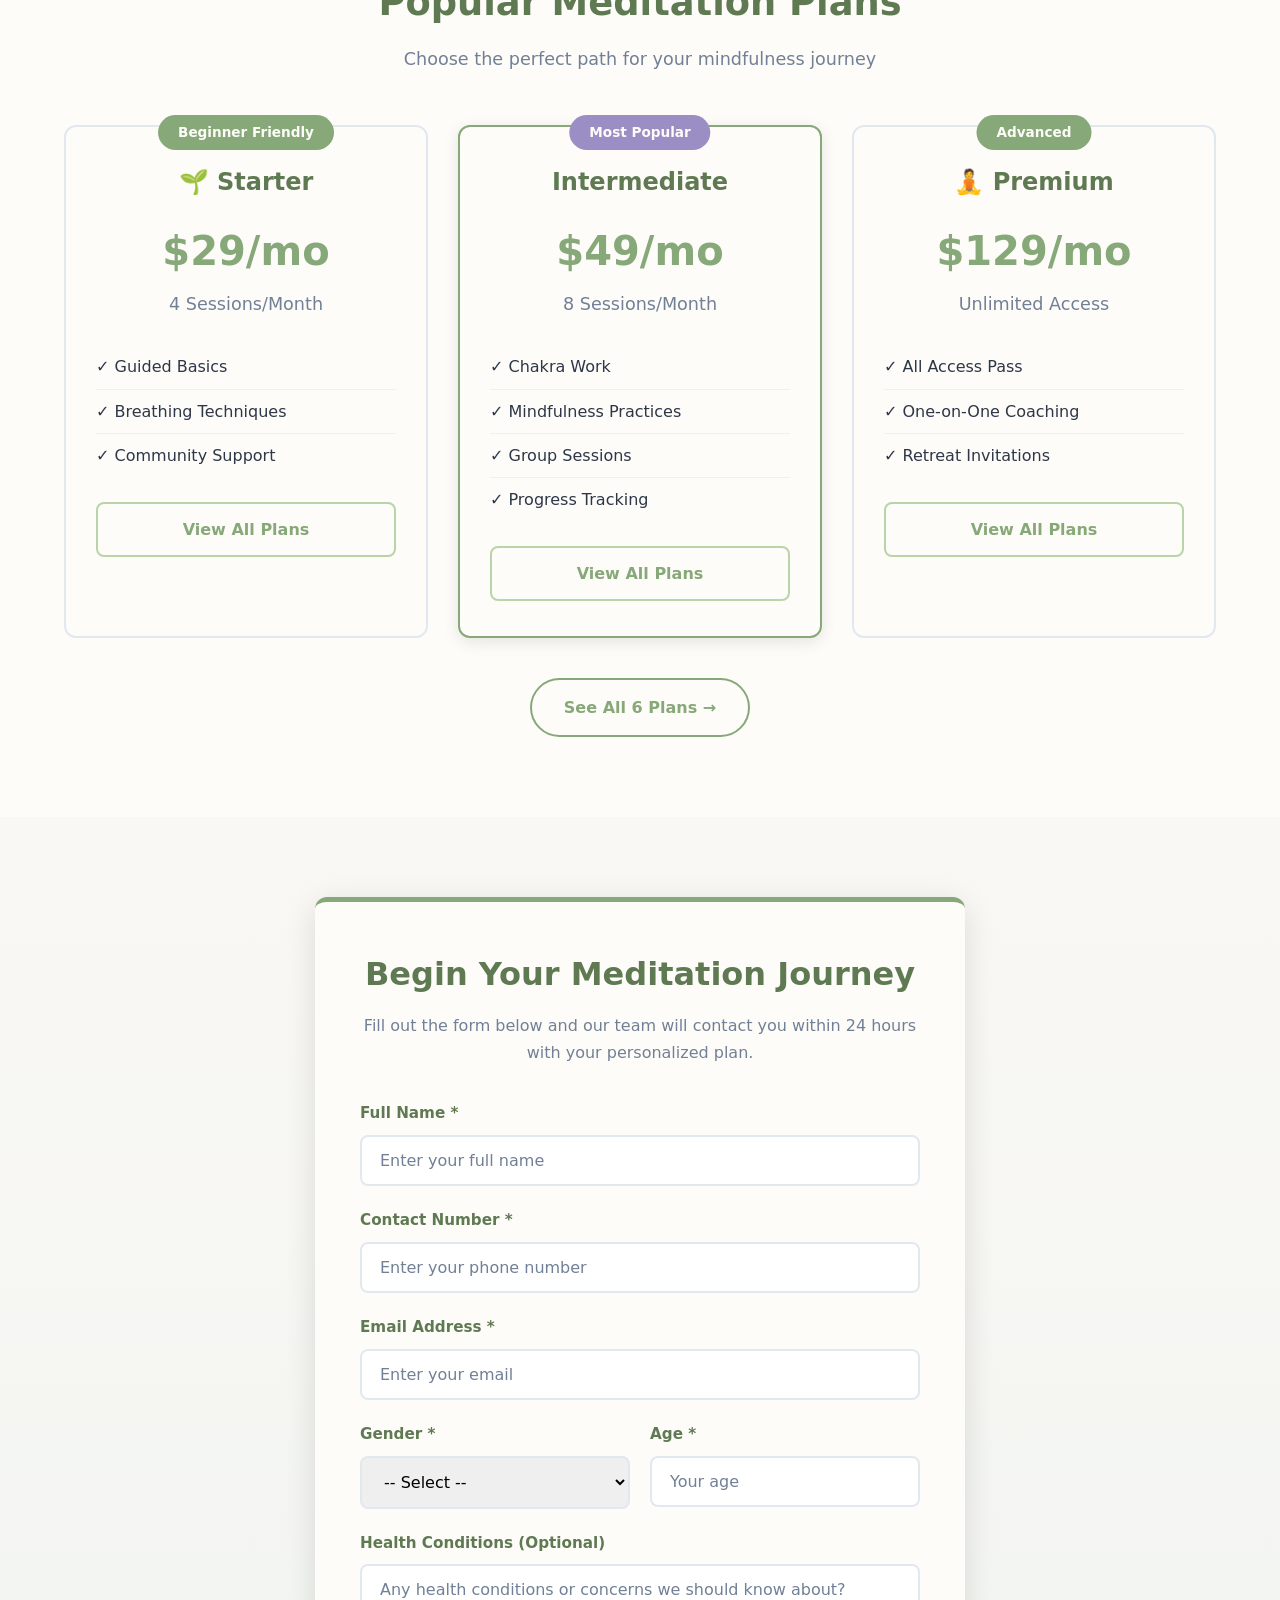
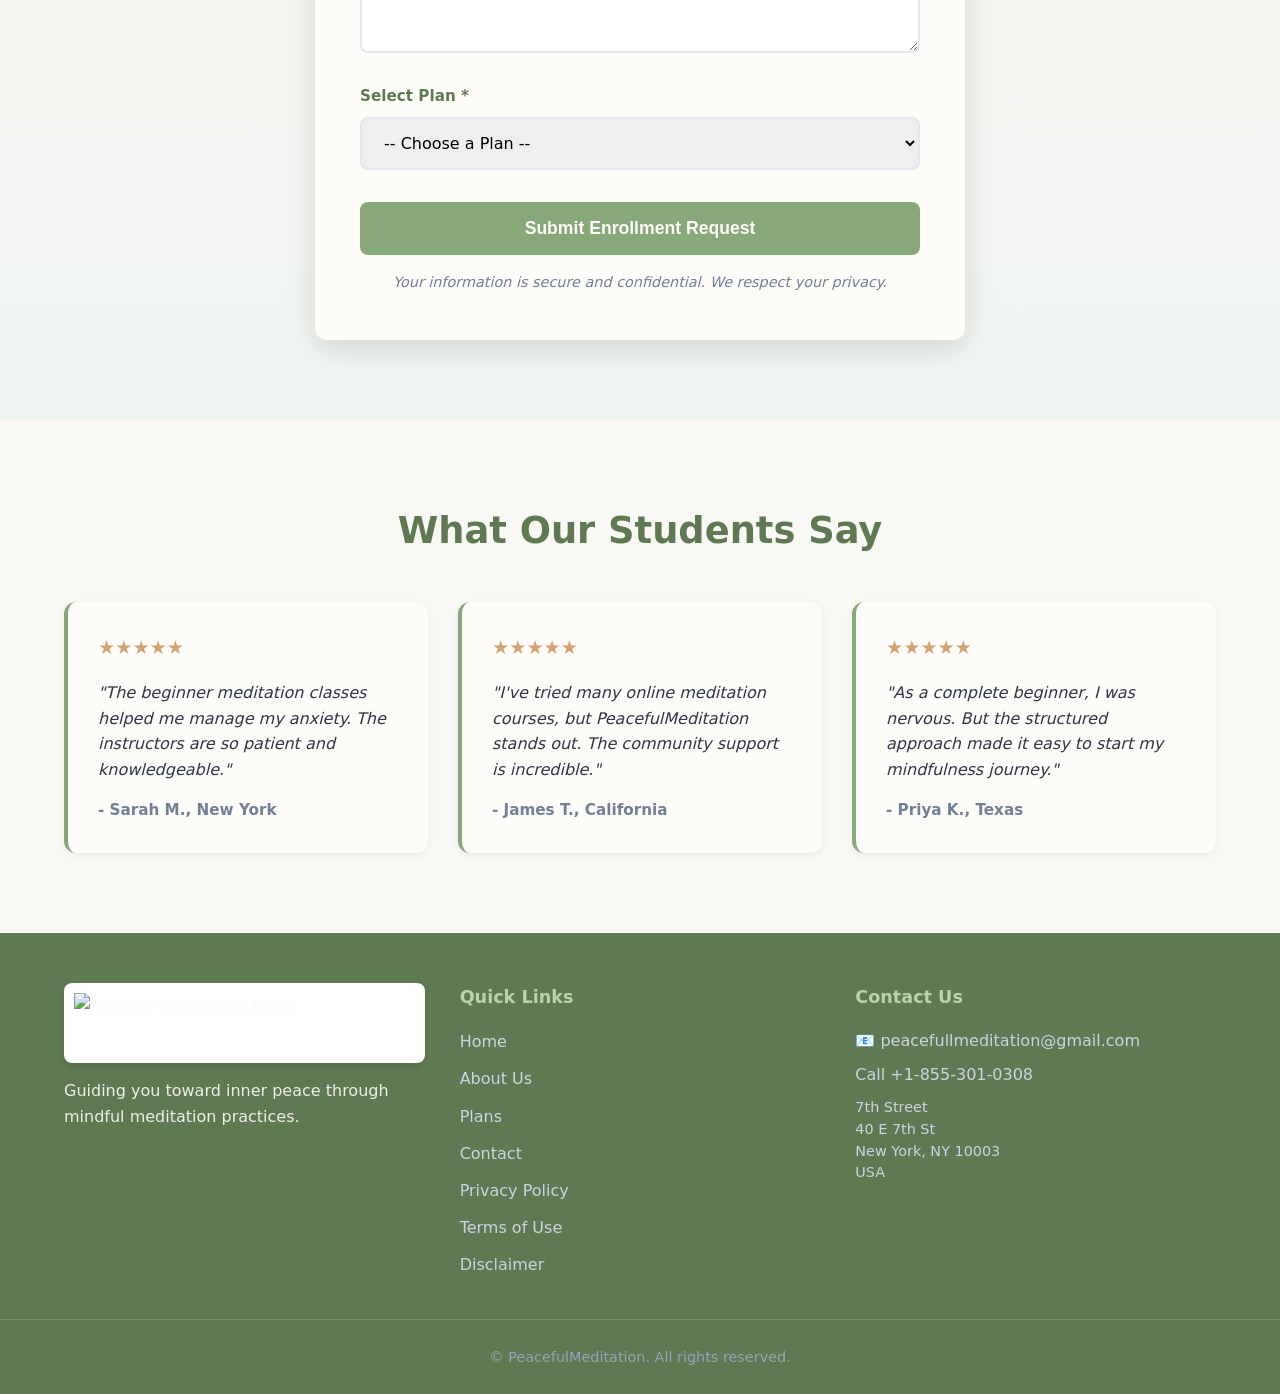
==== commit 2a13fb61: "index.html" ====
--- a/index.html
+++ b/index.html
@@ -70,7 +70,7 @@
         <a href="#enroll" class="btn-primary">Start Your Journey</a>
       </div>
       <div class="hero-image">
-        <img src="https://images.unsplash.com/photo-1506126613408-eca07ce68773?w=600&h=500&fit=crop" alt="Peaceful meditation practice" />
+        <img src="https://github.com/venkateshtest19/peacefulmeditation/blob/main/HomeImage.png?raw=true" />
       </div>
     </div>
   </header>
@@ -288,6 +288,7 @@
       <div class="footer-contact">
         <h4>Contact Us</h4>
         <p>📧 peacefullmeditation@gmail.com</p>
+         <p> Call +1-855-301-0308 </p>
         <p style="margin-top: 10px; font-size: 0.9rem; line-height: 1.5;">
           7th Street<br/>
           40 E 7th St<br/>
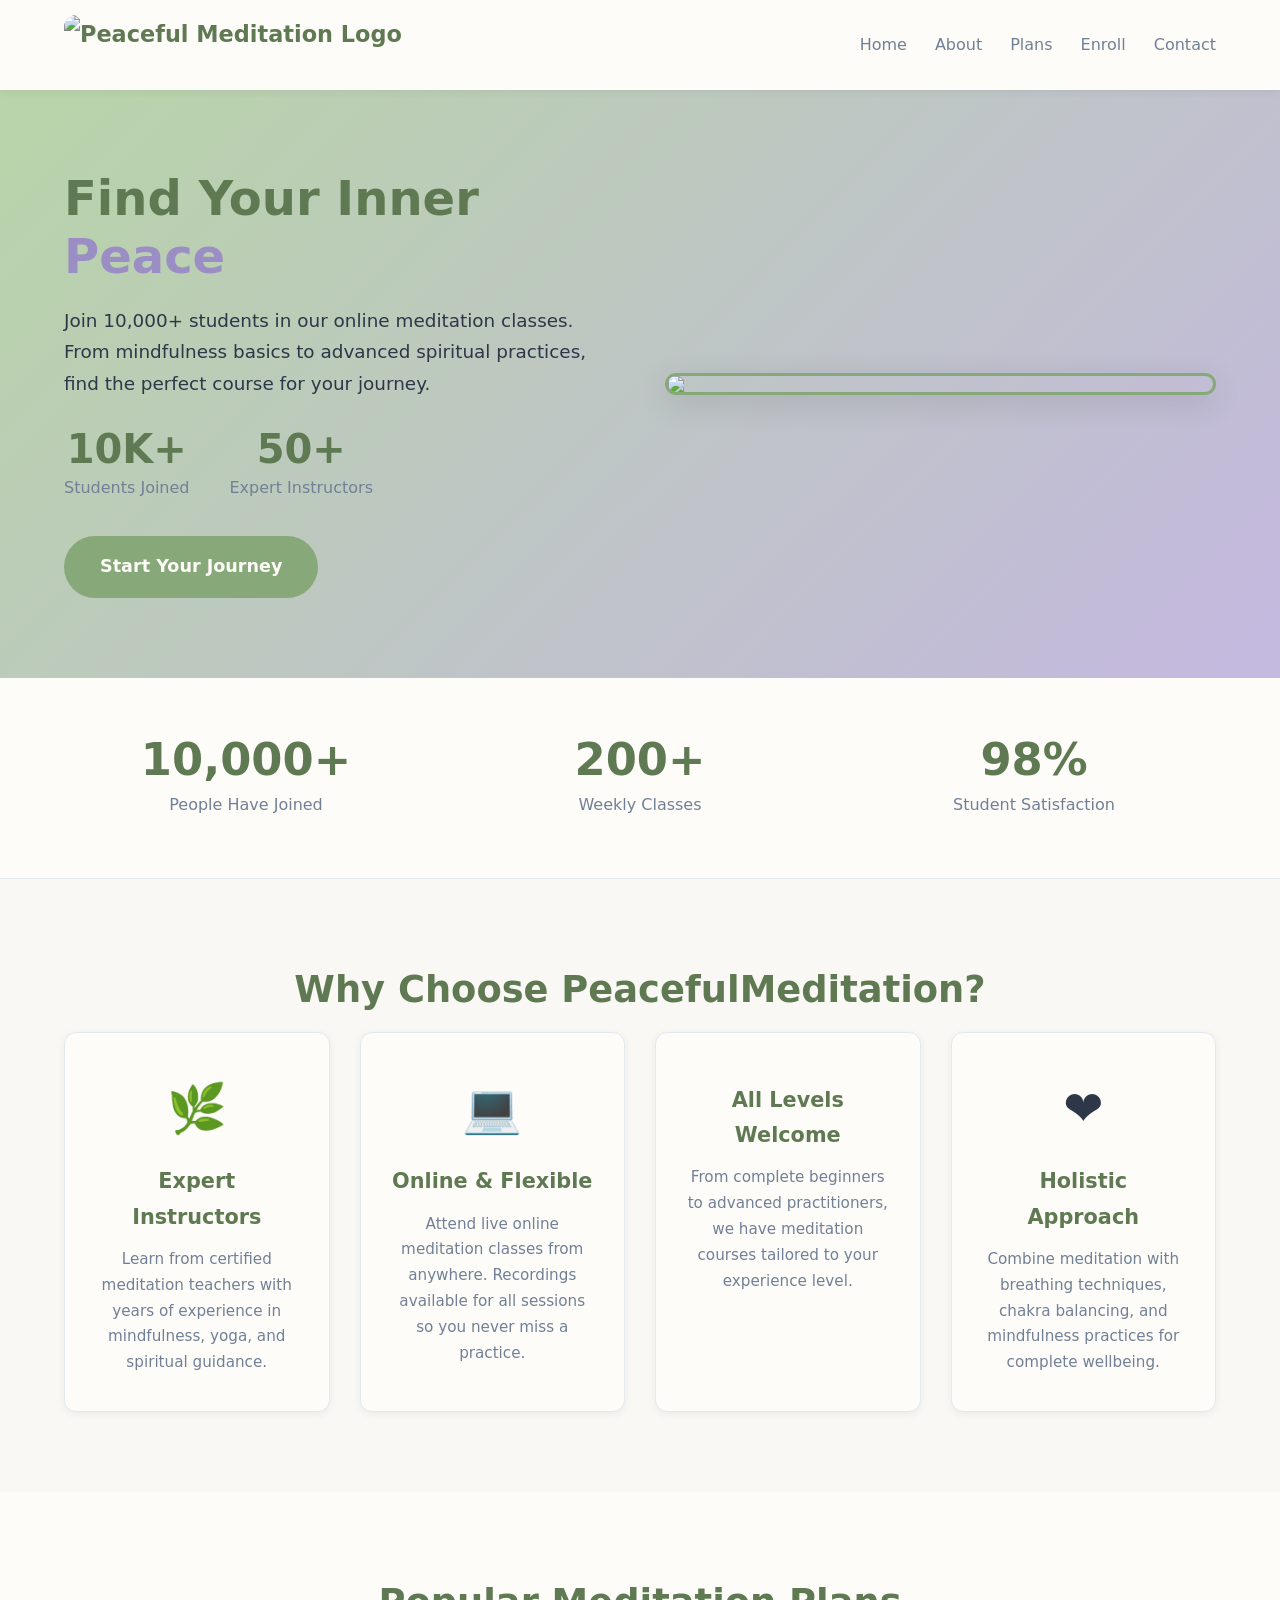
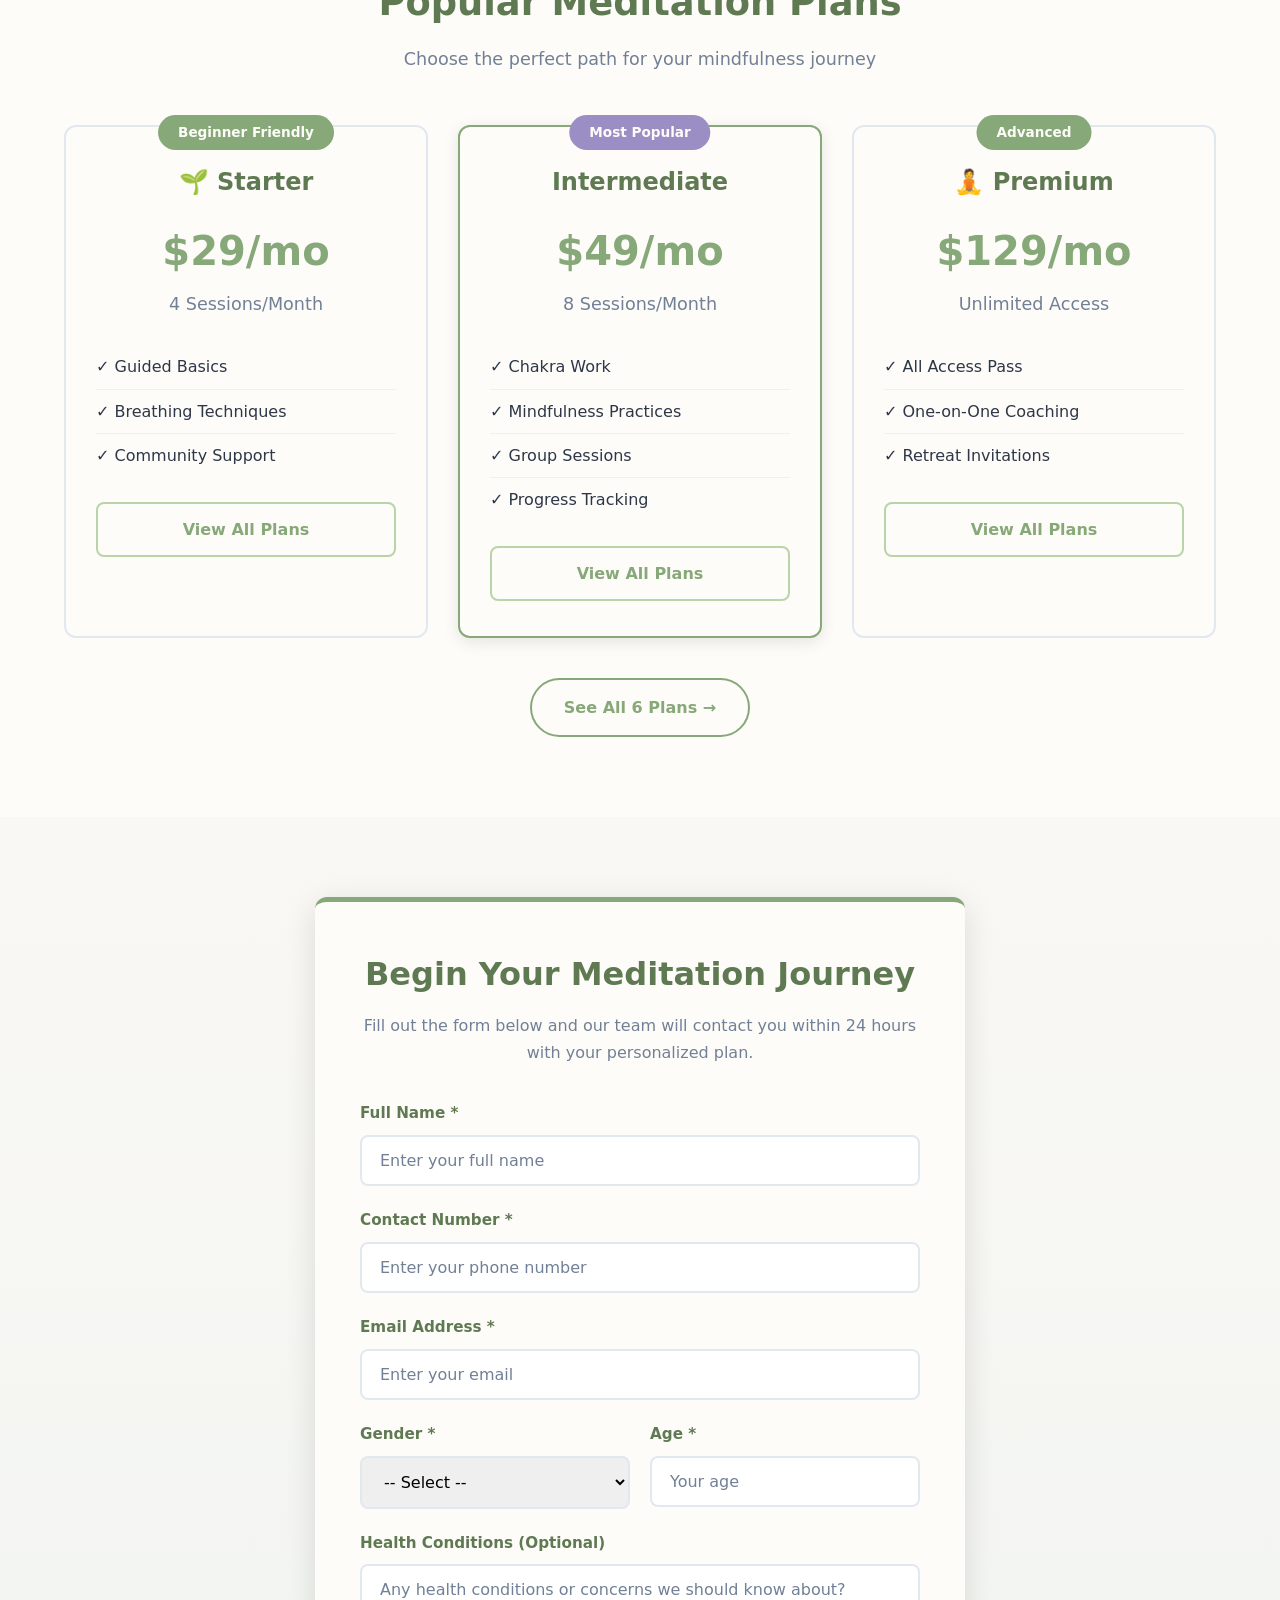
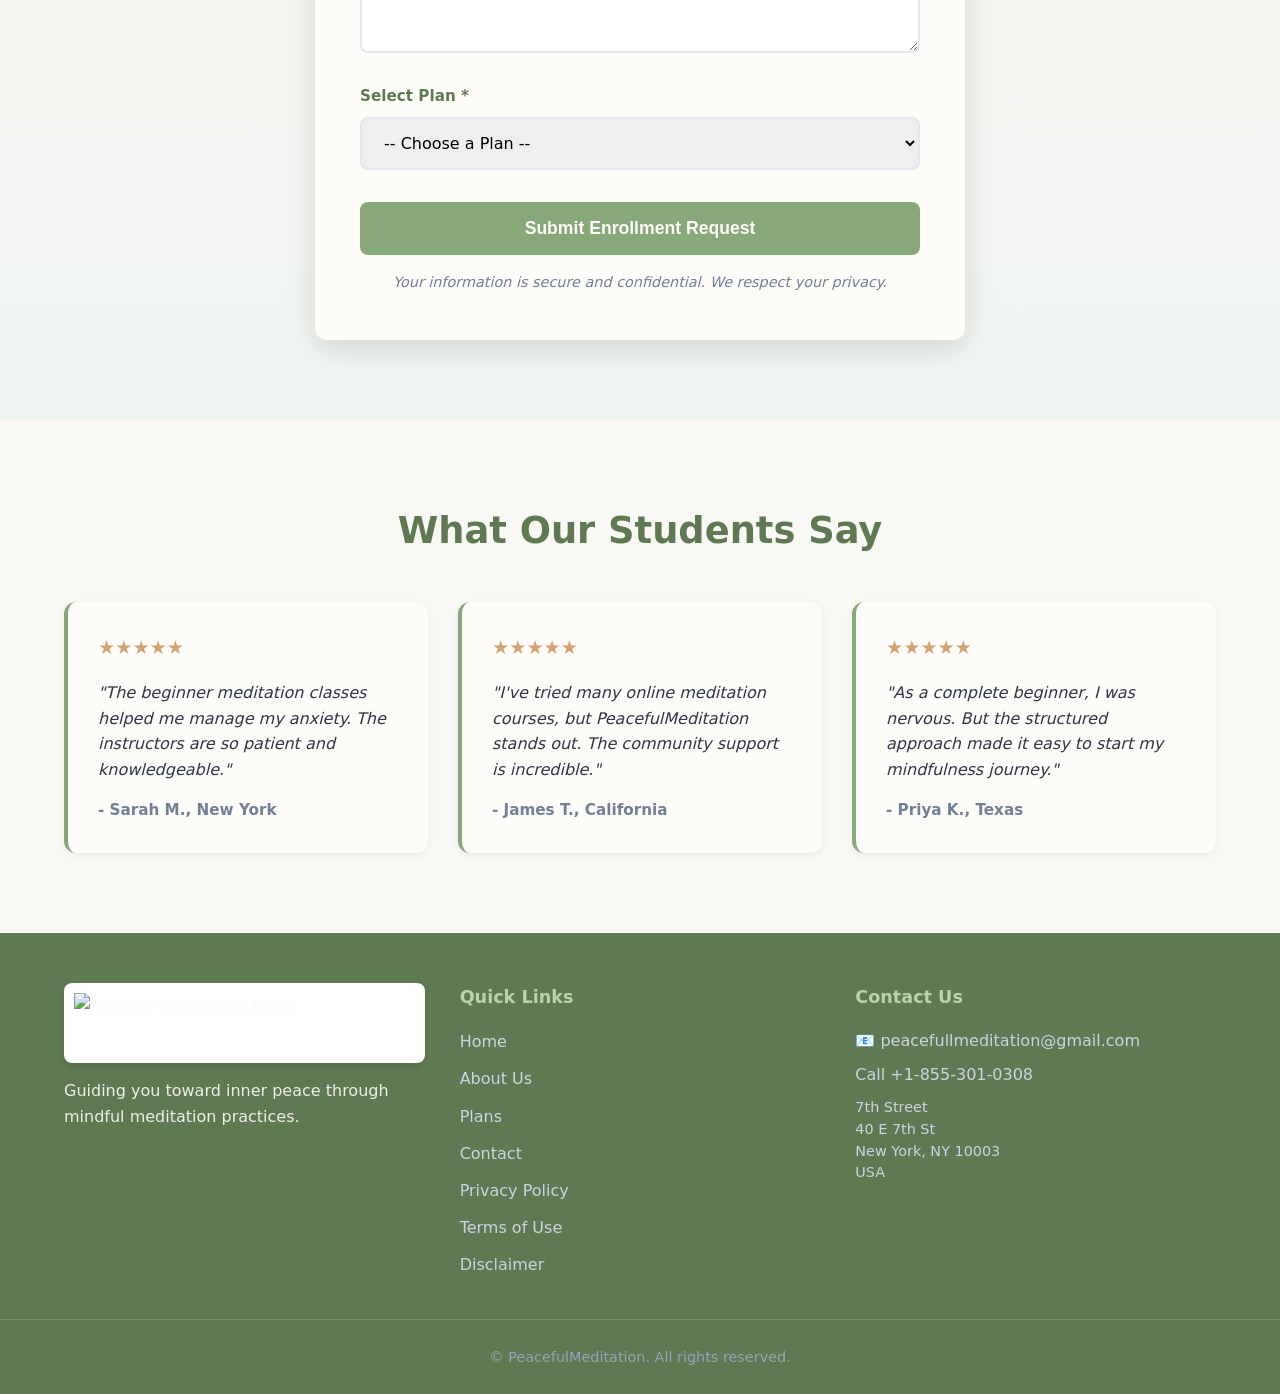
==== commit 600fd33e: "index.html" ====
--- a/index.html
+++ b/index.html
@@ -23,6 +23,30 @@
       'value': 1.0,
       'currency': 'INR'
   });
+</script>
+  <!-- Event snippet for call conversion  -->
+  <script>
+  gtag('config', 'AW-18378243171/x5hTCKS-r_ocEOP4trtE', {
+    'phone_conversion_number': '+1-855-301-0308'
+  });
+</script>
+  <!-- Event snippet for Click to call conversion page
+In your html page, add the snippet and call gtag_report_conversion when someone clicks on the chosen link or button. -->
+<script>
+function gtag_report_conversion(url) {
+  var callback = function () {
+    if (typeof(url) != 'undefined') {
+      window.location = url;
+    }
+  };
+  gtag('event', 'conversion', {
+      'send_to': 'AW-18378243171/352hCOvAsfocEOP4trtE',
+      'value': 1.0,
+      'currency': 'INR',
+      'event_callback': callback
+  });
+  return false;
+}
 </script>
   <!-- MS Clarity Start -->
   <script type="text/javascript">
